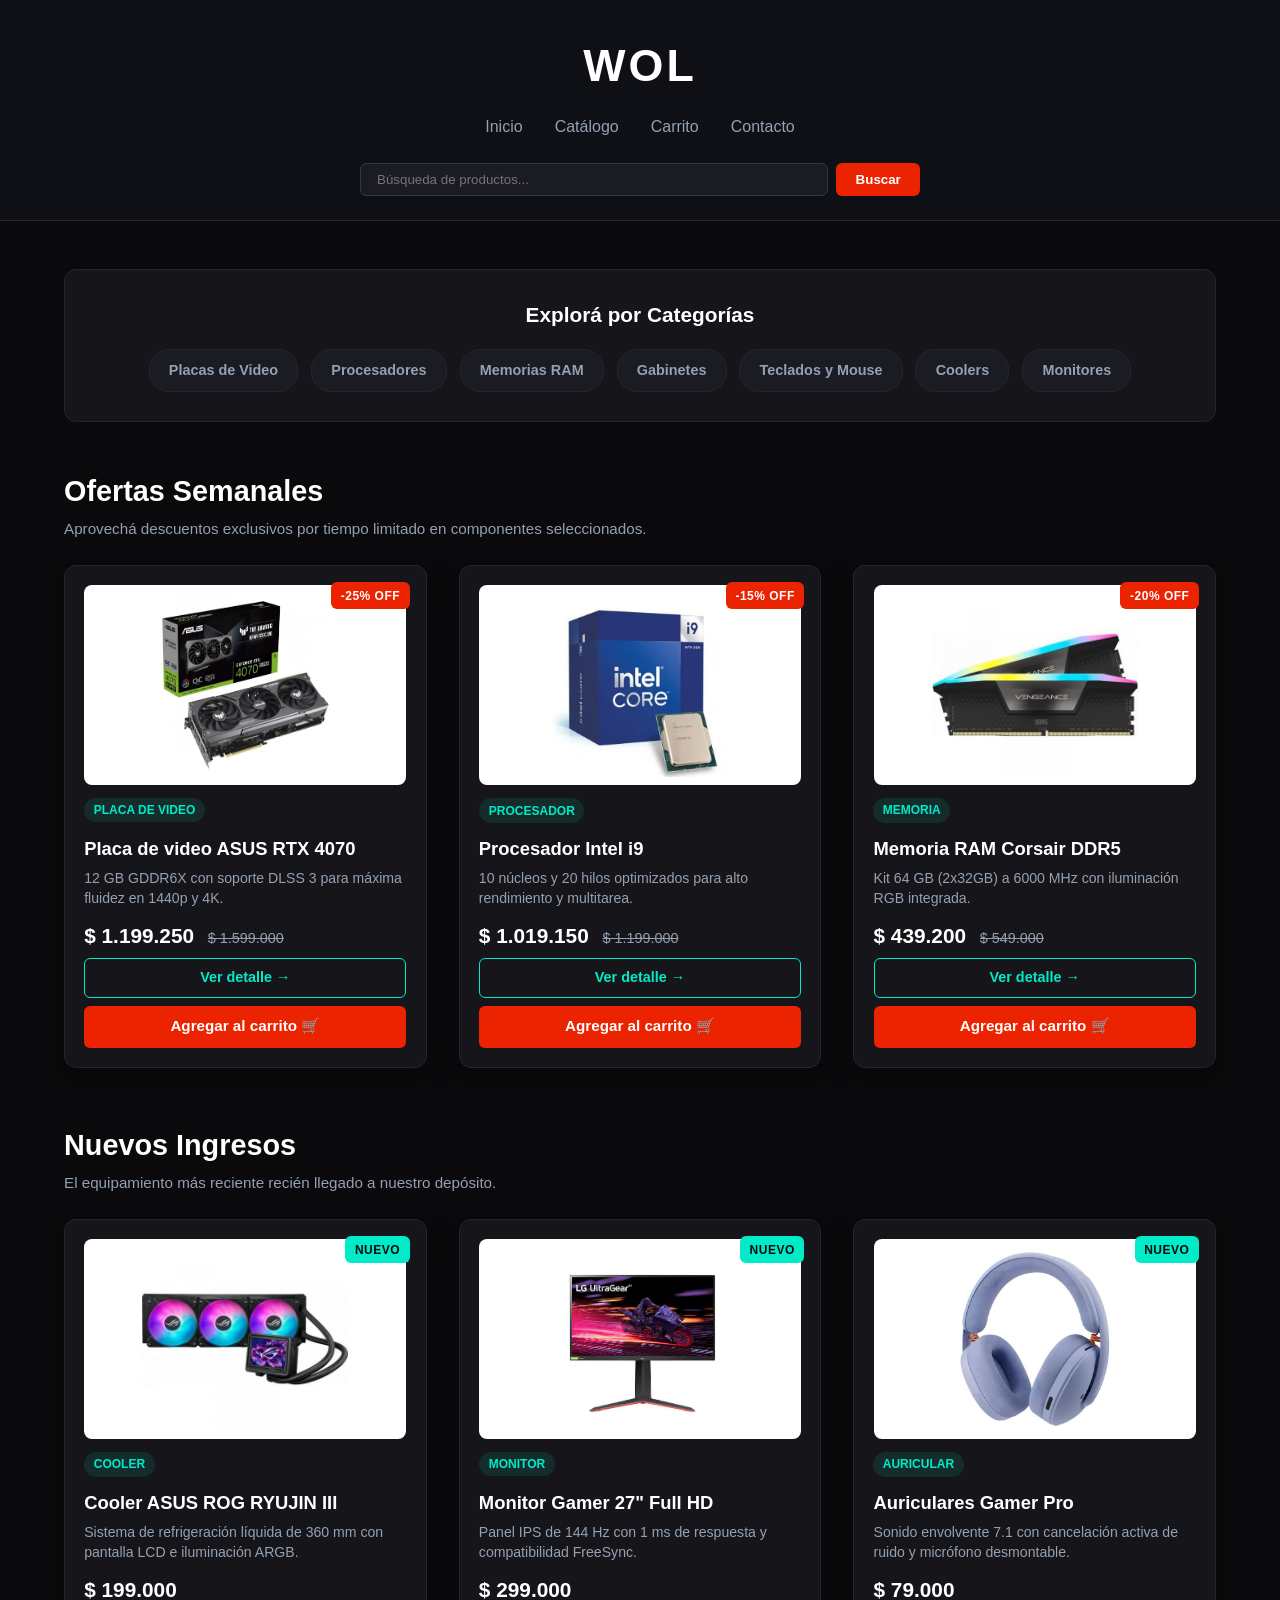
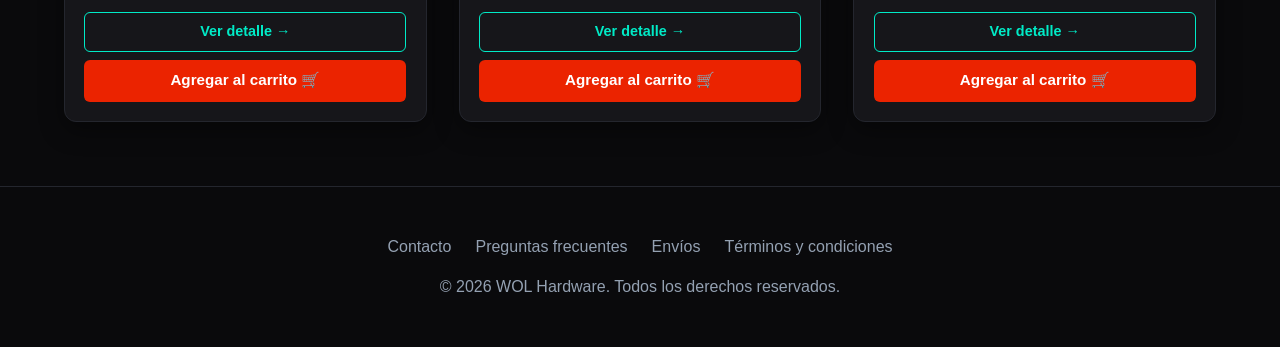
==== index.html @ 0e061121 "feat: integracion de REST API con Supabase y carga de productos desde la nube" ====
<!doctype html>
<html lang="es">
  <head>
    <meta charset="UTF-8" />
    <meta name="viewport" content="width=device-width, initial-scale=1.0" />
    <title>Mi Tienda | Hardware</title>
    <link rel="stylesheet" href="style.css" />
    <script src="js/app.js" defer></script>
  </head>
  <body>
    <header class="header-centrado">
      <h1 class="marca-titulo">WOL</h1>

      <nav aria-label="Navegación principal">
        <ul class="nav-centrado">
          <li><a href="index.html">Inicio</a></li>
          <li><a href="catalogo.html">Catálogo</a></li>
          <li><a href="carrito.html">Carrito</a></li>
          <li><a href="contact.html">Contacto</a></li>
        </ul>
      </nav>

      <form role="search" class="search-centrado">
        <label for="buscador-productos" class="sr-only">Buscar producto</label>
        <input
          type="search"
          id="buscador-productos"
          name="q"
          placeholder="Búsqueda de productos..."
          aria-label="Buscar producto"
        />
        <button type="submit">Buscar</button>
      </form>
    </header>
    <main>
      <div id="sin-resultados" class="sin-resultados" hidden>
        <p>Producto no disponible</p>
        <button id="btn-ver-todos" type="button">Ver todos los productos</button>
      </div>

      <section
        aria-label="Explorar por categorías"
        class="seccion-categorias-banner"
      >
        <h2>Explorá por Categorías</h2>
        <nav class="categorias-chips" aria-label="Categorías de hardware">
          <a href="Catalogo.html#gpu" class="chip"> Placas de Video</a>
          <a href="Catalogo.html#procesadores" class="chip"> Procesadores</a>
          <a href="Catalogo.html#memorias" class="chip"> Memorias RAM</a>
          <a href="Catalogo.html#gabinetes" class="chip"> Gabinetes</a>
          <a href="Catalogo.html#perifericos" class="chip"> Teclados y Mouse</a>
          <a href="Catalogo.html#refrigeracion" class="chip"> Coolers</a>
          <a href="Catalogo.html#monitores" class="chip"> Monitores</a>
        </nav>
      </section>

      <section aria-label="Ofertas semanales" class="seccion-bloque" id="seccion-ofertas">
        <div class="seccion-header">
          <h2>Ofertas Semanales</h2>
          <p>
            Aprovechá descuentos exclusivos por tiempo limitado en componentes
            seleccionados.
          </p>
        </div>

        <div class="grid-catalogo" id="ofertas-grid"></div>
      </section>

      <section aria-label="Nuevos ingresos" class="seccion-bloque" id="seccion-nuevos">
        <div class="seccion-header">
          <h2>Nuevos Ingresos</h2>
          <p>El equipamiento más reciente recién llegado a nuestro depósito.</p>
        </div>

        <div class="grid-catalogo" id="nuevos-grid"></div>
      </section>

      <section aria-label="Productos filtrados" class="seccion-bloque" id="seccion-filtrados" style="display: none;">
        <div class="seccion-header">
          <h2 id="titulo-filtrados"></h2>
        </div>
        <div class="grid-catalogo" id="filtrados-grid"></div>
      </section>
    </main>
    <footer>
      <div class="footer-links">
        <a href="contact.html">Contacto</a>
        <a href="contact.html#faq">Preguntas frecuentes</a>
        <a href="contact.html#envios">Envíos</a>
        <a href="contact.html#terminos">Términos y condiciones</a>
      </div>
      <p>© 2026 WOL Hardware. Todos los derechos reservados.</p>
    </footer>
  </body>
</html>
---- style.css ----
:root {
  --color-fondo: #0a0a0c;
  --color-tarjeta: #16161a;
  --color-tarjeta-borde: #24262e;
  --color-texto: #fffffe;
  --color-muted: #94a1b2;
  --color-primario: #00ebc7;
  --color-primario-hover: #00c4a7;
  --color-comprar: #eb2300;
  --color-comprar-hover: #c41c00;
  --radio-borde: 12px;
  --sombra-card: 0 8px 24px rgba(0, 0, 0, 0.4);
}

@keyframes fadeInUp {
  from {
    opacity: 0;
    transform: translateY(24px);
  }
  to {
    opacity: 1;
    transform: translateY(0);
  }
}

@keyframes pulsoOferta {
  0%, 100% {
    transform: scale(1);
  }
  50% {
    transform: scale(1.05);
  }
}

*,
*::before,
*::after {
  box-sizing: border-box;
  margin: 0;
  padding: 0;
}

.sr-only {
  position: absolute;
  width: 1px;
  height: 1px;
  padding: 0;
  margin: -1px;
  overflow: hidden;
  clip: rect(0, 0, 0, 0);
  white-space: nowrap;
  border: 0;
}

body {
  font-family:
    -apple-system, BlinkMacSystemFont, "Segoe UI", Roboto, sans-serif;
  background-color: var(--color-fondo);
  color: var(--color-texto);
  line-height: 1.5;
}

.header-centrado {
  display: flex;
  flex-direction: column;
  align-items: center;
  gap: 1rem;
  padding: 2rem 1rem 1.5rem;
  background-color: #0f1015;
  border-bottom: 1px solid var(--color-tarjeta-borde);
}

.marca-titulo {
  font-size: 2.8rem;
  font-weight: 900;
  letter-spacing: 3px;
  color: #ffffff;
  margin: 0;
}

.nav-centrado {
  display: flex;
  justify-content: center;
  align-items: center;
  gap: 2rem;
  list-style: none;
}

.nav-centrado a {
  text-decoration: none;
  color: var(--color-muted);
  font-size: 1rem;
  font-weight: 500;
  transition: color 0.2s ease;
}

.nav-centrado a:hover {
  color: var(--color-primario);
}

.nav-centrado a.nav-activo {
  color: var(--color-primario);
  border-bottom: 2px solid var(--color-primario);
  padding-bottom: 0.2rem;
}

.search-centrado {
  display: flex;
  gap: 0.5rem;
  margin-top: 0.5rem;
}

.search-centrado input {
  background-color: #1a1b23;
  border: 1px solid #323546;
  color: #ffffff;
  padding: 0.5rem 1rem;
  border-radius: 6px;
  outline: none;
}

.search-centrado button {
  background-color: var(--color-comprar);
  color: #ffffff;
  border: none;
  font-weight: 700;
  padding: 0.5rem 1.2rem;
  border-radius: 6px;
  cursor: pointer;
  transition: background-color 0.2s ease;
}

.search-centrado button:hover {
  background-color: var(--color-comprar-hover);
}

main {
  max-width: 1200px;
  margin: 2.5rem auto;
  padding: 0 1.5rem;
  width: 100%;
}

.seccion-bloque {
  margin-bottom: 3.5rem;
}

.seccion-header {
  margin-bottom: 1.5rem;
  text-align: left;
}

.seccion-header h2 {
  font-size: 1.8rem;
  color: #ffffff;
  margin-bottom: 0.3rem;
}

.seccion-header p {
  color: var(--color-muted);
  font-size: 0.95rem;
}

.grid-catalogo {

  display: grid;
  grid-template-columns: repeat(auto-fit, minmax(280px, 1fr));
  gap: 2rem;
  margin-top: 1.5rem;
}

.card {
  position: relative;
  background: var(--color-tarjeta);
  border: 1px solid var(--color-tarjeta-borde);
  border-radius: var(--radio-borde);
  box-shadow: var(--sombra-card);
  padding: 1.2rem;
  display: flex;
  flex-direction: column;
  animation: fadeInUp 0.6s ease-out forwards;
  opacity: 0;
  transition:
    transform 0.2s ease,
    box-shadow 0.2s ease;
}

.card:hover {
  transform: translateY(-4px);
  box-shadow: 0 12px 28px rgba(97, 230, 248, 0.15);
}

.card figure {
  width: 100%;
  height: 200px;
  background-color: #ffffff;
  border-radius: 8px;
  padding: 0.5rem;
  display: flex;
  align-items: center;
  justify-content: center;
  margin-bottom: 0.8rem;
}

.card figure img {
  max-width: 100%;
  max-height: 100%;
  object-fit: contain;
  display: block;
}

.badge {
  position: absolute;
  top: 1rem;
  right: 1rem;
  padding: 0.3rem 0.6rem;
  border-radius: 6px;
  font-size: 0.75rem;
  font-weight: 800;
  letter-spacing: 0.5px;
  z-index: 10;
}

.badge-oferta {
  background-color: var(--color-comprar);
  color: #ffffff;
  animation: pulsoOferta 2s ease-in-out infinite;
}

.badge-nuevo {
  background-color: var(--color-primario);
  color: #0a0a0c;
}

.tag-categoria {
  background: rgba(0, 235, 199, 0.1);
  color: var(--color-primario);
  font-size: 0.75rem;
  font-weight: 700;
  padding: 0.2rem 0.6rem;
  border-radius: 20px;
  width: fit-content;
  margin-bottom: 0.4rem;
}

.card h3 {
  font-size: 1.15rem;
  margin: 0.4rem 0;
  color: #ffffff;
}

.card p {
  font-size: 0.88rem;
  color: var(--color-muted);
  line-height: 1.4;
}

.card .precio {
  margin-top: auto;
  font-weight: 800;
  font-size: 1.3rem;
  color: #ffffff;
  padding: 0.8rem 0 0.5rem;
}

.precio-tachado {
  font-size: 0.9rem;
  color: var(--color-muted);
  text-decoration: line-through;
  font-weight: 400;
  margin-left: 0.5rem;
}

.btn-detalle {
  display: block;
  text-align: center;
  padding: 0.5rem;
  color: var(--color-primario);
  text-decoration: none;
  font-weight: 600;
  font-size: 0.9rem;
  border: 1px solid var(--color-primario);
  border-radius: 6px;
  margin-bottom: 0.5rem;
  transition: all 0.2s ease;
}

.btn-detalle:hover {
  background-color: var(--color-primario);
  color: #0a0a0c;
}

.btn-comprar {
  display: block;
  text-align: center;
  background-color: var(--color-comprar);
  color: #ffffff;
  padding: 0.6rem;
  border-radius: 6px;
  text-decoration: none;
  font-weight: 700;
  font-size: 0.95rem;
  transition: background-color 0.2s ease;
}

.btn-comprar:hover {
  background-color: var(--color-comprar-hover);
}

.seccion-categorias-banner {
  background: var(--color-tarjeta);
  border: 1px solid var(--color-tarjeta-borde);
  border-radius: var(--radio-borde);
  padding: 1.8rem;
  margin: 3rem 0;
  text-align: center;
}

.seccion-categorias-banner h2 {
  font-size: 1.3rem;
  color: #ffffff;
  margin-bottom: 1.2rem;
}

.categorias-chips {
  display: flex;
  justify-content: center;
  flex-wrap: wrap;
  gap: 0.8rem;
}

.chip {
  background-color: #1a1b23;
  color: var(--color-muted);
  border: 1px solid var(--color-tarjeta-borde);
  padding: 0.6rem 1.2rem;
  border-radius: 20px;
  text-decoration: none;
  font-size: 0.9rem;
  font-weight: 600;
  transition: all 0.2s ease;
}

.chip:hover {
  background-color: var(--color-primario);
  color: #0a0a0c;
  transform: translateY(-2px);
  border-color: var(--color-primario);
}

.catalogo-header-bloque {
  margin-bottom: 2rem;
}

.filtros-catalogo {
  display: flex;
  flex-wrap: wrap;
  gap: 0.6rem;
  margin-top: 1rem;
  padding-bottom: 1.2rem;
  border-bottom: 1px solid var(--color-tarjeta-borde);
}

.btn-filtro {
  background-color: var(--color-tarjeta);
  color: var(--color-muted);
  border: 1px solid var(--color-tarjeta-borde);
  padding: 0.4rem 0.9rem;
  border-radius: 6px;
  font-size: 0.85rem;
  font-weight: 600;
  text-decoration: none;
  transition: all 0.2s ease;
}

.btn-filtro:hover {
  background-color: #24262e;
  color: var(--color-primario);
  border-color: var(--color-primario);
}

.grid-inventario {
  display: grid;
  grid-template-columns: repeat(auto-fit, minmax(220px, 1fr));
  gap: 1.2rem;
}

.card-compacta {
  background: var(--color-tarjeta);
  border: 1px solid var(--color-tarjeta-borde);
  border-radius: var(--radio-borde);
  box-shadow: var(--sombra-card);
  padding: 1rem;
  display: flex;
  flex-direction: column;
  transition:
    transform 0.2s ease,
    border-color 0.2s ease;
}

.card-compacta:hover {
  transform: translateY(-3px);
  border-color: var(--color-primario);
}

.card-compacta figure {
  width: 100%;
  height: 150px;
  background-color: #ffffff;
  border-radius: 6px;
  padding: 0.4rem;
  display: flex;
  align-items: center;
  justify-content: center;
  margin-bottom: 0.6rem;
}

.card-compacta figure img {
  max-width: 100%;
  max-height: 100%;
  object-fit: contain;
}

.card-compacta h3 {
  font-size: 0.95rem;
  margin: 0.3rem 0;
  color: #ffffff;
}

.card-compacta p {
  font-size: 0.8rem;
  color: var(--color-muted);
  line-height: 1.3;
}

.card-compacta .precio {
  margin-top: auto;
  font-weight: 800;
  font-size: 1.1rem;
  color: #ffffff;
  padding: 0.6rem 0 0.4rem;
}

.card-acciones {
  display: flex;
  gap: 0.5rem;
}

.card-acciones .btn-detalle {
  flex: 1;
  padding: 0.4rem;
  font-size: 0.8rem;
  margin-bottom: 0;
}

.card-acciones .btn-comprar {
  flex: 1;
  padding: 0.4rem;
  font-size: 0.8rem;
}

/*ESTILOS DE TABLA DE CARRITO */
.contenedor-carrito {
  background: var(--color-tarjeta);
  border: 1px solid var(--color-tarjeta-borde);
  border-radius: var(--radio-borde);
  padding: 2rem;
  box-shadow: var(--sombra-card);
}

.contenedor-carrito h2 {
  color: #ffffff;
  margin-bottom: 1rem;
}

.tabla-carrito {
  width: 100%;
  border-collapse: collapse;
  text-align: left;
}

.tabla-carrito caption {
  text-align: left;
  color: var(--color-muted);
  font-size: 0.9rem;
  margin-bottom: 1rem;
}

.tabla-carrito th,
.tabla-carrito td {
  padding: 1rem;
  border-bottom: 1px solid var(--color-tarjeta-borde);
}

.tabla-carrito thead th {
  background-color: #1a1b23;
  color: var(--color-primario);
  font-weight: 700;
}

.tabla-carrito tbody td {
  color: var(--color-texto);
}

.tabla-carrito tfoot th {
  text-align: right;
  color: #ffffff;
  font-size: 1.1rem;
  font-weight: 700;
}

.tabla-carrito .total-monto {
  color: var(--color-primario);
  font-size: 1.3rem;
  font-weight: 800;
}

.carrito-acciones {
  display: flex;
  justify-content: flex-end;
  gap: 1rem;
  margin-top: 2rem;
}

.btn-vaciar {
  background: transparent;
  color: var(--color-muted);
  border: 1px solid var(--color-tarjeta-borde);
  padding: 0.6rem 1.2rem;
  border-radius: 6px;
  cursor: pointer;
  font-weight: 600;
  transition: all 0.2s ease;
}

.btn-vaciar:hover {
  background: #24262e;
  color: #ffffff;
}

/* ESTILOS DE FORMULARIO DE CONTACTO Y MAPA */
.contacto-seccion,
.mapa-seccion {
  background: var(--color-tarjeta);
  border: 1px solid var(--color-tarjeta-borde);
  border-radius: var(--radio-borde);
  padding: 2rem;
  margin-bottom: 2rem;
  box-shadow: var(--sombra-card);
}

.contacto-seccion h2,
.mapa-seccion h2 {
  color: #ffffff;
  margin-bottom: 0.5rem;
}

.contacto-seccion p {
  color: var(--color-muted);
  margin-bottom: 1.5rem;
}

.form-contacto {
  display: flex;
  flex-direction: column;
  gap: 1.2rem;
  max-width: 650px;
}

.campo {
  display: flex;
  flex-direction: column;
  gap: 0.4rem;
}

.campo label {
  color: #ffffff;
  font-size: 0.9rem;
  font-weight: 600;
}

.campo input,
.campo textarea {
  background-color: #1a1b23;
  border: 1px solid var(--color-tarjeta-borde);
  color: #ffffff;
  padding: 0.8rem 1rem;
  border-radius: 6px;
  font-family: inherit;
  font-size: 0.95rem;
  outline: none;
  transition: border-color 0.2s ease;
}

.campo input:focus,
.campo textarea:focus {
  border-color: var(--color-primario);
}

.campo input:focus-visible,
.campo textarea:focus-visible {
  outline: 2px solid var(--color-primario);
  outline-offset: 2px;
}

.campo input:invalid:not(:placeholder-shown),
.campo textarea:invalid:not(:placeholder-shown) {
  border-color: #EF4444;
}

.campo input:invalid:not(:placeholder-shown):focus-visible,
.campo textarea:invalid:not(:placeholder-shown):focus-visible {
  outline-color: #EF4444;
}

.campo input:valid:not(:placeholder-shown),
.campo textarea:valid:not(:placeholder-shown) {
  border-color: #10B981;
}

.campo input:valid:not(:placeholder-shown):focus-visible,
.campo textarea:valid:not(:placeholder-shown):focus-visible {
  outline-color: #10B981;
}

.iframe-contenedor {
  width: 100%;
  height: 380px;
  border-radius: 8px;
  overflow: hidden;
  margin-top: 1rem;
}

.iframe-contenedor iframe {
  width: 100%;
  height: 100%;
  border: none;
}

footer {
  color: var(--color-muted);
  text-align: center;
  padding: 3rem 1rem;
  margin-top: 4rem;
  border-top: 1px solid var(--color-tarjeta-borde);
}

.footer-links {
  display: flex;
  justify-content: center;
  flex-wrap: wrap;
  gap: 1.5rem;
  margin-bottom: 1rem;
}

.footer-links a {
  color: var(--color-muted);
  text-decoration: none;
  transition: color 0.2s ease;
}

.footer-links a:hover {
  color: var(--color-primario);
}

@media (max-width: 480px) {
  .marca-titulo {
    font-size: 2rem;
  }

  .nav-centrado {
    flex-direction: column;
    gap: 0.75rem;
    width: 100%;
    text-align: center;
  }

  .nav-centrado li {
    width: 100%;
  }

  .nav-centrado a {
    display: block;
    padding: 0.5rem 0;
  }

  .search-centrado {
    width: 100%;
    max-width: 100%;
  }

  .search-centrado input {
    flex: 1;
    min-width: 0;
  }

  .categorias-chips {
    display: flex;
    flex-wrap: nowrap;
    overflow-x: auto;
    gap: 0.5rem;
    padding-bottom: 0.5rem;
    scroll-snap-type: x mandatory;
    -webkit-overflow-scrolling: touch;
    scrollbar-width: none;
    -ms-overflow-style: none;
  }

  .categorias-chips::-webkit-scrollbar {
    display: none;
  }

  .chip {
    padding: 0.7rem 1rem;
    font-size: 0.85rem;
    min-height: 44px;
    display: flex;
    align-items: center;
    flex-shrink: 0;
    scroll-snap-align: start;
  }

  .grid-catalogo {
    grid-template-columns: 1fr;
  }

  .seccion-categorias-banner {
    padding: 1.2rem;
  }

  .seccion-header h2 {
    font-size: 1.5rem;
  }
}

@media (min-width: 481px) and (max-width: 768px) {
  .nav-centrado {
    display: grid;
    grid-template-columns: repeat(2, 1fr);
    gap: 1rem;
    width: 100%;
    max-width: 480px;
    justify-items: center;
  }

  .search-centrado {
    width: 100%;
    max-width: 100%;
  }

  .search-centrado input {
    flex: 1;
    min-width: 0;
  }

  .categorias-chips {
    display: flex;
    flex-wrap: nowrap;
    overflow-x: auto;
    gap: 0.6rem;
    padding-bottom: 0.5rem;
    scroll-snap-type: x mandatory;
    -webkit-overflow-scrolling: touch;
    scrollbar-width: none;
    -ms-overflow-style: none;
  }

  .categorias-chips::-webkit-scrollbar {
    display: none;
  }

  .chip {
    padding: 0.65rem 1.1rem;
    min-height: 44px;
    display: flex;
    align-items: center;
    flex-shrink: 0;
    scroll-snap-align: start;
  }

  .grid-catalogo {
    grid-template-columns: repeat(2, 1fr);
  }
}

@media (min-width: 769px) and (max-width: 1024px) {
  .nav-centrado {
    gap: 1.5rem;
  }

  .search-centrado {
    max-width: 500px;
    width: 100%;
  }

  .search-centrado input {
    flex: 1;
    min-width: 0;
  }

  .categorias-chips {
    gap: 0.75rem;
  }

  .grid-catalogo {
    grid-template-columns: repeat(3, 1fr);
  }
}

@media (min-width: 1025px) {
  .nav-centrado {
    gap: 2rem;
  }

  .search-centrado {
    max-width: 560px;
    width: 100%;
  }

  .search-centrado input {
    flex: 1;
    min-width: 0;
  }

  .categorias-chips {
    gap: 0.8rem;
  }

  .grid-catalogo {
    grid-template-columns: repeat(3, 1fr);
  }
}
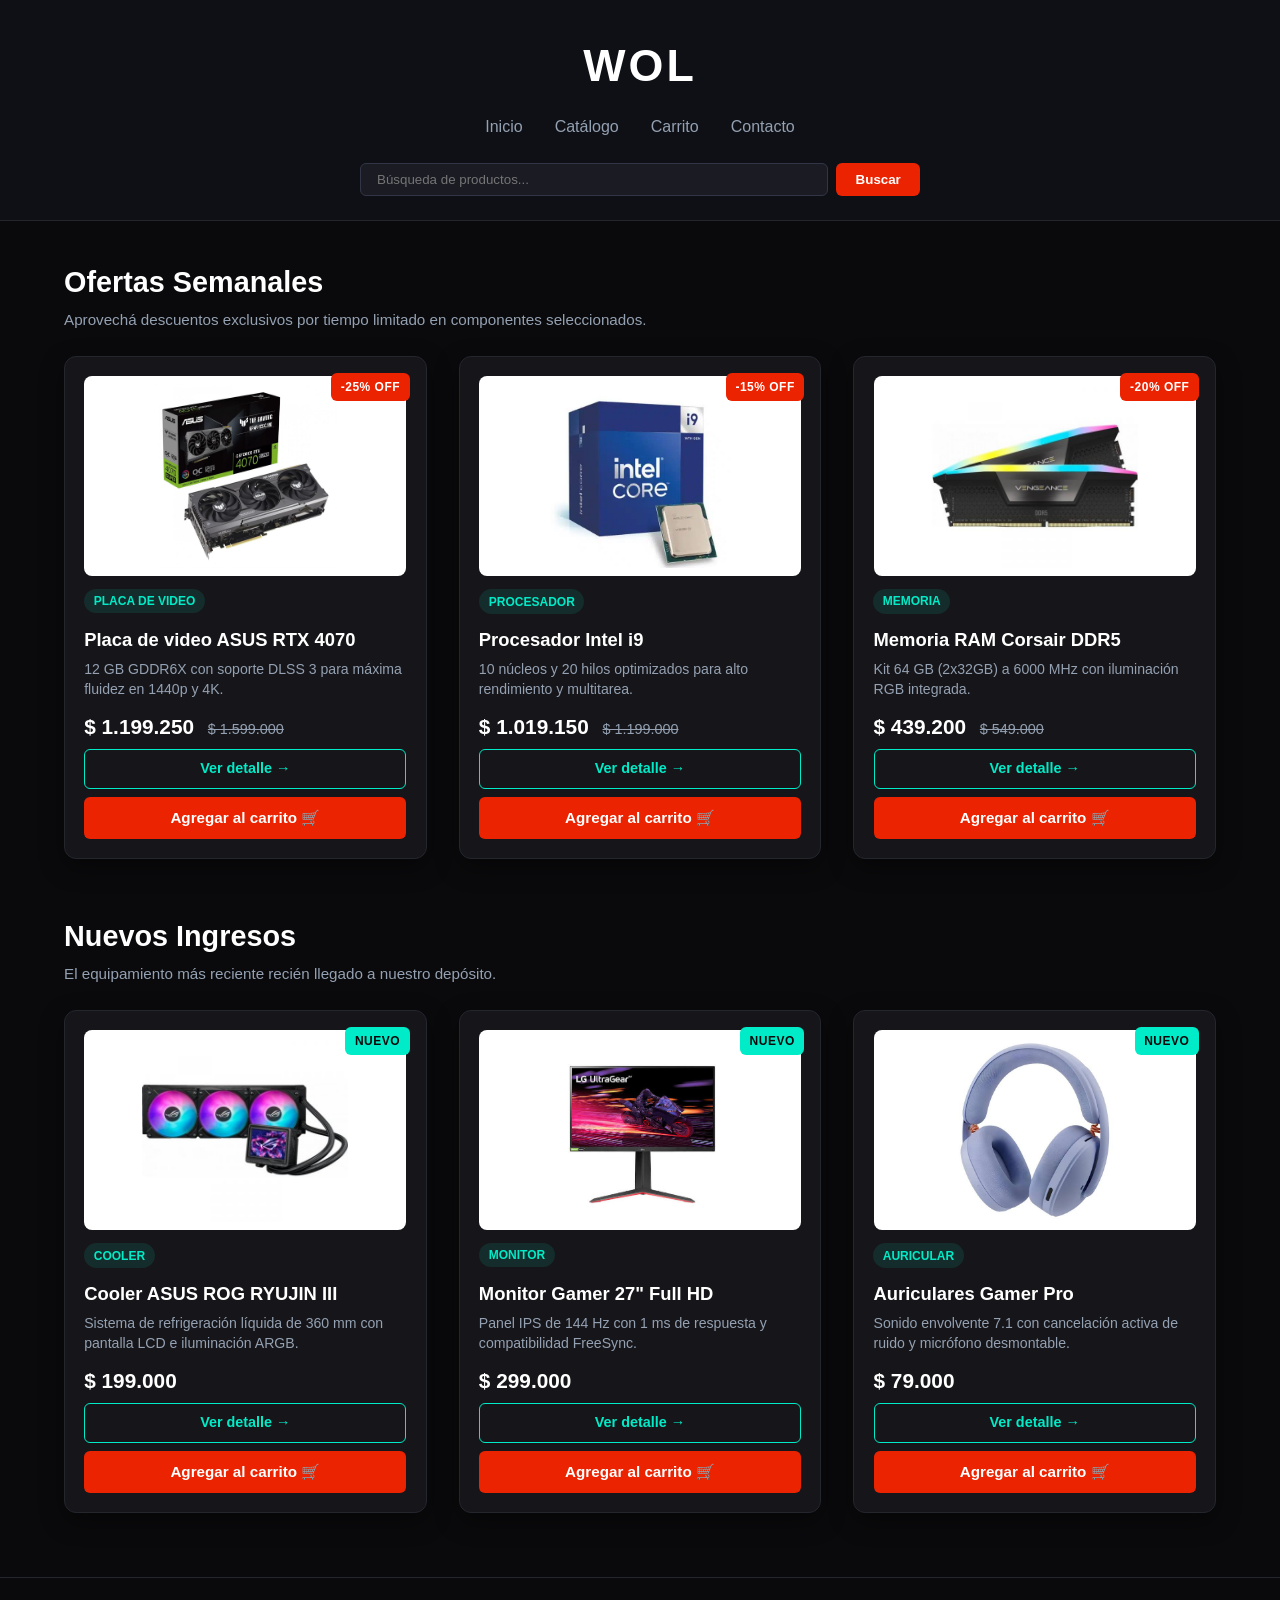
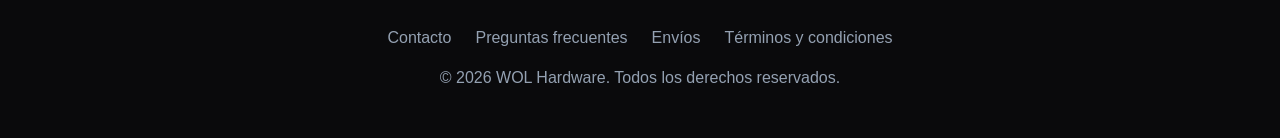
==== commit 81829b74: "feat: conexion de catalogo con Supabase, filtros por categoria y correccion de proporciones en cards" ====
--- a/index.html
+++ b/index.html
@@ -33,26 +33,10 @@
       </form>
     </header>
     <main>
-      <div id="sin-resultados" class="sin-resultados" hidden>
+      <div id="sin-resultados" class="sin-resultados" role="status" aria-live="polite" hidden>
         <p>Producto no disponible</p>
         <button id="btn-ver-todos" type="button">Ver todos los productos</button>
       </div>
-
-      <section
-        aria-label="Explorar por categorías"
-        class="seccion-categorias-banner"
-      >
-        <h2>Explorá por Categorías</h2>
-        <nav class="categorias-chips" aria-label="Categorías de hardware">
-          <a href="Catalogo.html#gpu" class="chip"> Placas de Video</a>
-          <a href="Catalogo.html#procesadores" class="chip"> Procesadores</a>
-          <a href="Catalogo.html#memorias" class="chip"> Memorias RAM</a>
-          <a href="Catalogo.html#gabinetes" class="chip"> Gabinetes</a>
-          <a href="Catalogo.html#perifericos" class="chip"> Teclados y Mouse</a>
-          <a href="Catalogo.html#refrigeracion" class="chip"> Coolers</a>
-          <a href="Catalogo.html#monitores" class="chip"> Monitores</a>
-        </nav>
-      </section>
 
       <section aria-label="Ofertas semanales" class="seccion-bloque" id="seccion-ofertas">
         <div class="seccion-header">
@@ -75,12 +59,6 @@
         <div class="grid-catalogo" id="nuevos-grid"></div>
       </section>
 
-      <section aria-label="Productos filtrados" class="seccion-bloque" id="seccion-filtrados" style="display: none;">
-        <div class="seccion-header">
-          <h2 id="titulo-filtrados"></h2>
-        </div>
-        <div class="grid-catalogo" id="filtrados-grid"></div>
-      </section>
     </main>
     <footer>
       <div class="footer-links">
--- a/style.css
+++ b/style.css
@@ -307,47 +307,6 @@
   background-color: var(--color-comprar-hover);
 }
 
-.seccion-categorias-banner {
-  background: var(--color-tarjeta);
-  border: 1px solid var(--color-tarjeta-borde);
-  border-radius: var(--radio-borde);
-  padding: 1.8rem;
-  margin: 3rem 0;
-  text-align: center;
-}
-
-.seccion-categorias-banner h2 {
-  font-size: 1.3rem;
-  color: #ffffff;
-  margin-bottom: 1.2rem;
-}
-
-.categorias-chips {
-  display: flex;
-  justify-content: center;
-  flex-wrap: wrap;
-  gap: 0.8rem;
-}
-
-.chip {
-  background-color: #1a1b23;
-  color: var(--color-muted);
-  border: 1px solid var(--color-tarjeta-borde);
-  padding: 0.6rem 1.2rem;
-  border-radius: 20px;
-  text-decoration: none;
-  font-size: 0.9rem;
-  font-weight: 600;
-  transition: all 0.2s ease;
-}
-
-.chip:hover {
-  background-color: var(--color-primario);
-  color: #0a0a0c;
-  transform: translateY(-2px);
-  border-color: var(--color-primario);
-}
-
 .catalogo-header-bloque {
   margin-bottom: 2rem;
 }
@@ -367,9 +326,11 @@
   border: 1px solid var(--color-tarjeta-borde);
   padding: 0.4rem 0.9rem;
   border-radius: 6px;
+  font-family: inherit;
   font-size: 0.85rem;
   font-weight: 600;
   text-decoration: none;
+  cursor: pointer;
   transition: all 0.2s ease;
 }
 
@@ -379,13 +340,28 @@
   border-color: var(--color-primario);
 }
 
+.btn-filtro.activo {
+  background-color: var(--color-primario);
+  color: #0a0a0c;
+  border-color: var(--color-primario);
+}
+
+.estado-catalogo {
+  margin-bottom: 1rem;
+  color: var(--color-muted);
+  font-size: 0.9rem;
+}
+
 .grid-inventario {
   display: grid;
-  grid-template-columns: repeat(auto-fit, minmax(220px, 1fr));
-  gap: 1.2rem;
+  grid-template-columns: repeat(auto-fill, minmax(240px, 280px));
+  gap: 1.5rem;
+  justify-content: start;
 }
 
 .card-compacta {
+  width: 100%;
+  max-width: 280px;
   background: var(--color-tarjeta);
   border: 1px solid var(--color-tarjeta-borde);
   border-radius: var(--radio-borde);
@@ -457,6 +433,117 @@
   flex: 1;
   padding: 0.4rem;
   font-size: 0.8rem;
+}
+
+/* ESTILOS DE LA FICHA DE PRODUCTO */
+.detalle-producto {
+  max-width: 900px;
+  margin: 0 auto;
+  background: var(--color-tarjeta);
+  border: 1px solid var(--color-tarjeta-borde);
+  border-radius: var(--radio-borde);
+  box-shadow: var(--sombra-card);
+  padding: 2rem;
+}
+
+.detalle-superior {
+  display: grid;
+  grid-template-columns: minmax(0, 360px) 1fr;
+  gap: 2rem;
+  align-items: start;
+}
+
+.detalle-imagen {
+  width: 100%;
+  max-width: 360px;
+  height: 320px;
+  margin: 0;
+  background-color: #ffffff;
+  border-radius: 8px;
+  padding: 1rem;
+  display: flex;
+  align-items: center;
+  justify-content: center;
+}
+
+.detalle-imagen img {
+  max-width: 100%;
+  max-height: 100%;
+  object-fit: contain;
+  display: block;
+}
+
+.detalle-info {
+  display: flex;
+  flex-direction: column;
+  align-items: flex-start;
+  gap: 0.75rem;
+}
+
+.detalle-info h1 {
+  font-size: 1.8rem;
+  line-height: 1.2;
+  color: #ffffff;
+}
+
+.detalle-descripcion {
+  color: var(--color-muted);
+  line-height: 1.6;
+}
+
+.detalle-info .precio {
+  margin-top: 0.4rem;
+  font-size: 1.8rem;
+  font-weight: 800;
+  color: #ffffff;
+}
+
+.detalle-info .btn-comprar {
+  width: 100%;
+  max-width: 320px;
+}
+
+.detalle-ficha {
+  margin-top: 2.5rem;
+}
+
+.detalle-ficha h2 {
+  margin-bottom: 1rem;
+  font-size: 1.4rem;
+  color: #ffffff;
+}
+
+.detalle-volver {
+  margin-top: 2rem;
+  text-align: center;
+}
+
+.detalle-volver .btn-detalle {
+  display: inline-block;
+  padding: 0.5rem 1.2rem;
+  margin-bottom: 0;
+}
+
+@media (max-width: 768px) {
+  .detalle-producto {
+    padding: 1.25rem;
+  }
+
+  .detalle-superior {
+    grid-template-columns: 1fr;
+  }
+
+  .detalle-imagen {
+    margin: 0 auto;
+  }
+
+  .detalle-info h1 {
+    font-size: 1.5rem;
+  }
+
+  .detalle-info .precio {
+    font-size: 1.5rem;
+  }
 }
 
 /*ESTILOS DE TABLA DE CARRITO */
@@ -694,38 +781,24 @@
     min-width: 0;
   }
 
-  .categorias-chips {
-    display: flex;
-    flex-wrap: nowrap;
-    overflow-x: auto;
-    gap: 0.5rem;
-    padding-bottom: 0.5rem;
-    scroll-snap-type: x mandatory;
-    -webkit-overflow-scrolling: touch;
-    scrollbar-width: none;
-    -ms-overflow-style: none;
-  }
-
-  .categorias-chips::-webkit-scrollbar {
-    display: none;
-  }
-
-  .chip {
-    padding: 0.7rem 1rem;
-    font-size: 0.85rem;
-    min-height: 44px;
-    display: flex;
-    align-items: center;
-    flex-shrink: 0;
-    scroll-snap-align: start;
-  }
-
   .grid-catalogo {
     grid-template-columns: 1fr;
   }
 
-  .seccion-categorias-banner {
-    padding: 1.2rem;
+  .grid-inventario {
+    grid-template-columns: 1fr;
+  }
+
+  .card-compacta {
+    max-width: none;
+  }
+
+  .detalle-producto {
+    padding: 1rem;
+  }
+
+  .detalle-imagen {
+    height: 240px;
   }
 
   .seccion-header h2 {
@@ -753,31 +826,6 @@
     min-width: 0;
   }
 
-  .categorias-chips {
-    display: flex;
-    flex-wrap: nowrap;
-    overflow-x: auto;
-    gap: 0.6rem;
-    padding-bottom: 0.5rem;
-    scroll-snap-type: x mandatory;
-    -webkit-overflow-scrolling: touch;
-    scrollbar-width: none;
-    -ms-overflow-style: none;
-  }
-
-  .categorias-chips::-webkit-scrollbar {
-    display: none;
-  }
-
-  .chip {
-    padding: 0.65rem 1.1rem;
-    min-height: 44px;
-    display: flex;
-    align-items: center;
-    flex-shrink: 0;
-    scroll-snap-align: start;
-  }
-
   .grid-catalogo {
     grid-template-columns: repeat(2, 1fr);
   }
@@ -798,10 +846,6 @@
     min-width: 0;
   }
 
-  .categorias-chips {
-    gap: 0.75rem;
-  }
-
   .grid-catalogo {
     grid-template-columns: repeat(3, 1fr);
   }
@@ -822,10 +866,6 @@
     min-width: 0;
   }
 
-  .categorias-chips {
-    gap: 0.8rem;
-  }
-
   .grid-catalogo {
     grid-template-columns: repeat(3, 1fr);
   }
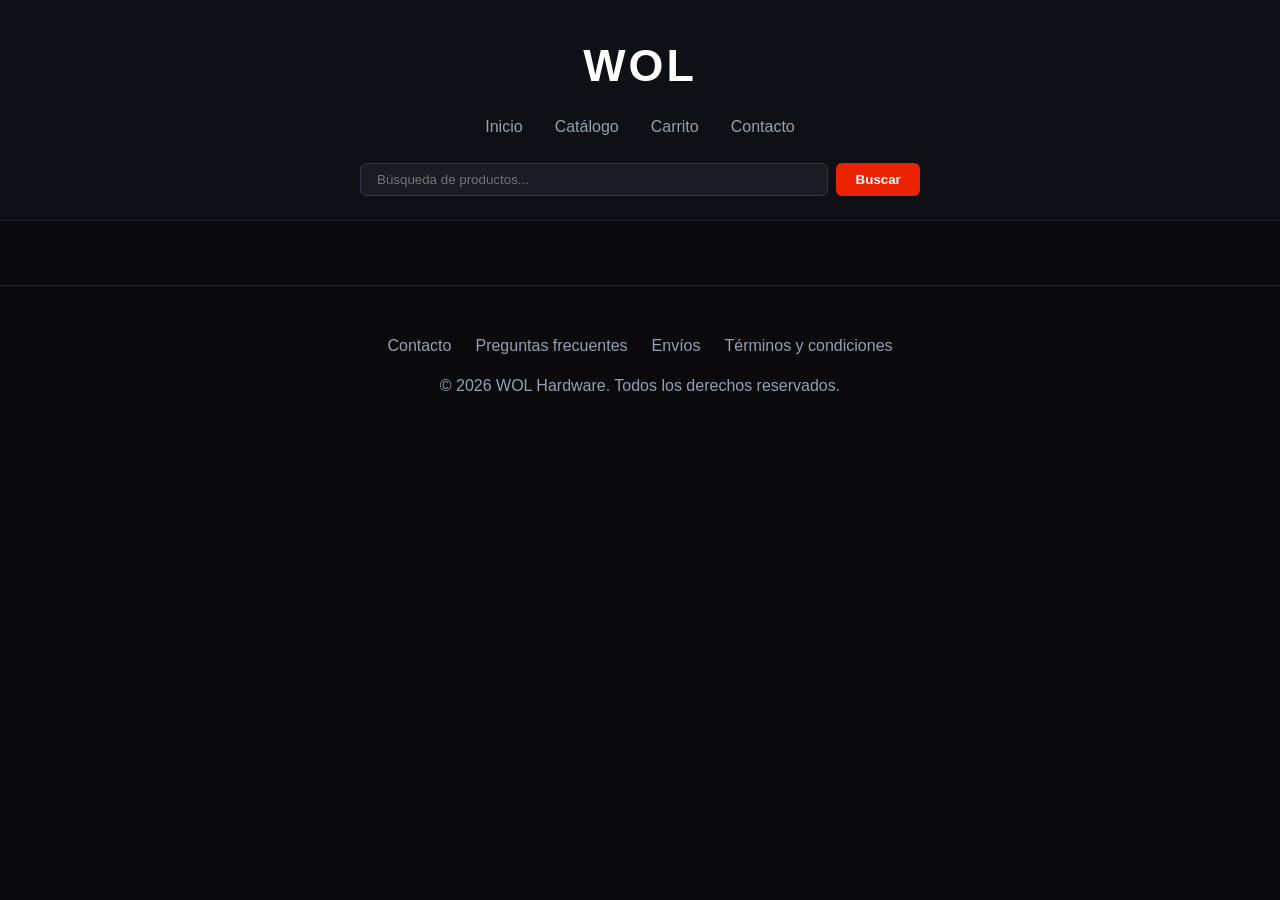
==== commit a42052d6: "feat: correccion de bugs criticos, navegacion footer y sanitizacion XSS" ====
--- a/index.html
+++ b/index.html
@@ -3,7 +3,7 @@
   <head>
     <meta charset="UTF-8" />
     <meta name="viewport" content="width=device-width, initial-scale=1.0" />
-    <title>Mi Tienda | Hardware</title>
+    <title>WOL Hardware</title>
     <link rel="stylesheet" href="style.css" />
     <script src="js/app.js" defer></script>
   </head>
@@ -63,7 +63,7 @@
     <footer>
       <div class="footer-links">
         <a href="contact.html">Contacto</a>
-        <a href="contact.html#faq">Preguntas frecuentes</a>
+        <a href="contact.html#preguntas-frecuentes">Preguntas frecuentes</a>
         <a href="contact.html#envios">Envíos</a>
         <a href="contact.html#terminos">Términos y condiciones</a>
       </div>
--- a/style.css
+++ b/style.css
@@ -15,11 +15,11 @@
 @keyframes fadeInUp {
   from {
     opacity: 0;
-    transform: translateY(24px);
+    translate: 0 24px;
   }
   to {
     opacity: 1;
-    transform: translateY(0);
+    translate: 0 0;
   }
 }
 
@@ -353,15 +353,19 @@
 }
 
 .grid-inventario {
-  display: grid;
-  grid-template-columns: repeat(auto-fill, minmax(240px, 280px));
+ display : grid;
+  grid-template-columns: repeat(auto-fit, minmax(240px, 1fr));
   gap: 1.5rem;
-  justify-content: start;
+  max-width: 1200px;
+  margin: 0 auto; 
+  width: 100%;
 }
 
 .card-compacta {
+  display: flex;
   width: 100%;
   max-width: 280px;
+  margin: 0 auto;
   background: var(--color-tarjeta);
   border: 1px solid var(--color-tarjeta-borde);
   border-radius: var(--radio-borde);
@@ -369,6 +373,7 @@
   padding: 1rem;
   display: flex;
   flex-direction: column;
+
   transition:
     transform 0.2s ease,
     border-color 0.2s ease;
@@ -654,6 +659,21 @@
   max-width: 650px;
 }
 
+.mensaje-exito {
+  max-width: 650px;
+  margin-top: 1.5rem;
+  padding: 1rem 1.2rem;
+  background: #0d1f19;
+  border: 1px solid #10b981;
+  border-radius: 8px;
+  color: #10b981;
+  font-weight: 600;
+}
+
+.mensaje-exito[hidden] {
+  display: none;
+}
+
 .campo {
   display: flex;
   flex-direction: column;
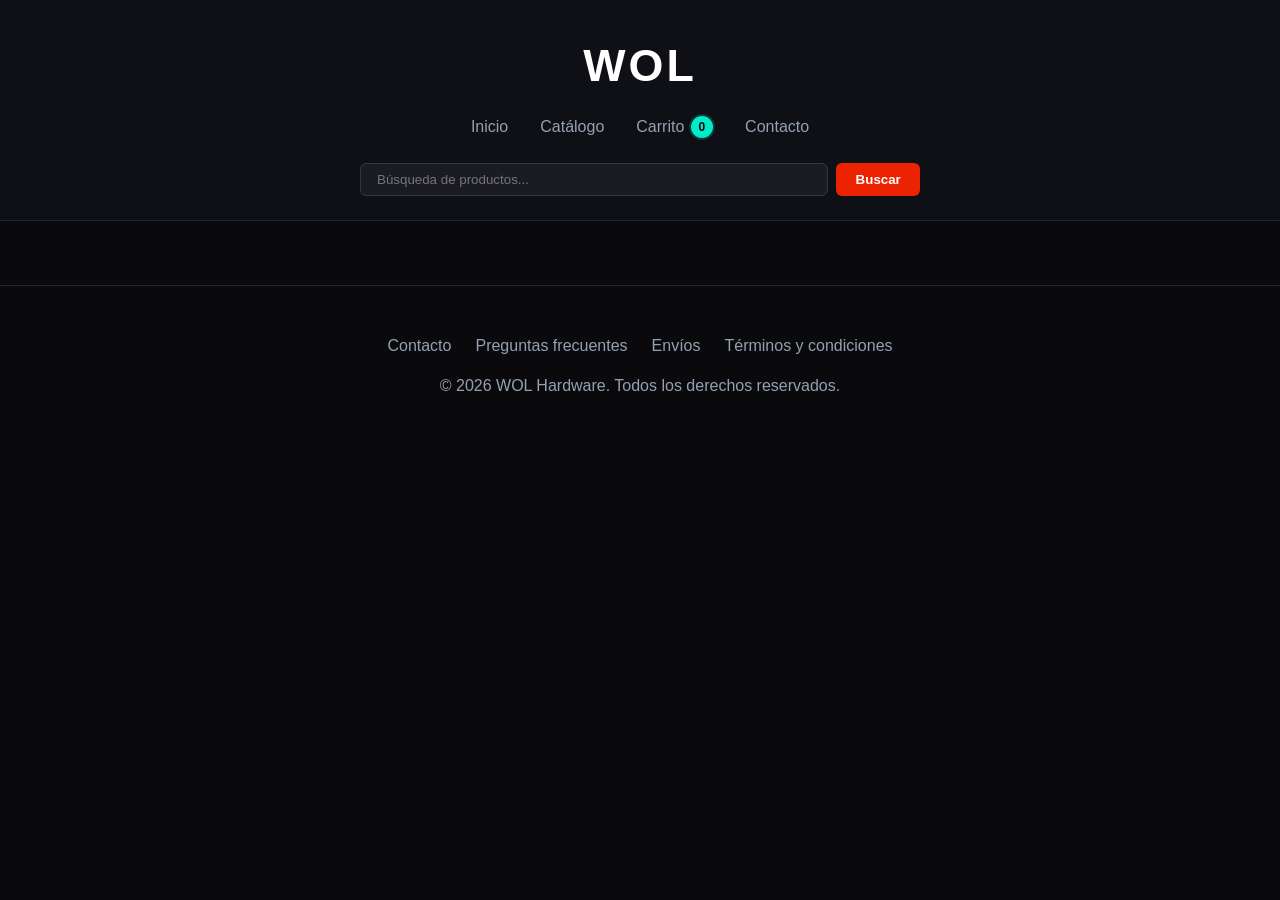
==== commit 9a6e1ab0: "feat: carrito persistente con localStorage, tabla reactiva y contador en nav" ====
--- a/index.html
+++ b/index.html
@@ -5,6 +5,7 @@
     <meta name="viewport" content="width=device-width, initial-scale=1.0" />
     <title>WOL Hardware</title>
     <link rel="stylesheet" href="style.css" />
+    <script src="js/carrito.js" defer></script>
     <script src="js/app.js" defer></script>
   </head>
   <body>
@@ -15,7 +16,12 @@
         <ul class="nav-centrado">
           <li><a href="index.html">Inicio</a></li>
           <li><a href="catalogo.html">Catálogo</a></li>
-          <li><a href="carrito.html">Carrito</a></li>
+          <li>
+            <a href="carrito.html" class="nav-carrito">
+              Carrito
+              <span class="carrito-contador" data-carrito-contador>0</span>
+            </a>
+          </li>
           <li><a href="contact.html">Contacto</a></li>
         </ul>
       </nav>
--- a/style.css
+++ b/style.css
@@ -40,6 +40,10 @@
   padding: 0;
 }
 
+[hidden] {
+  display: none !important;
+}
+
 .sr-only {
   position: absolute;
   width: 1px;
@@ -92,6 +96,9 @@
   font-size: 1rem;
   font-weight: 500;
   transition: color 0.2s ease;
+  display: inline-flex;
+  align-items: center;
+  gap: 0.4rem;
 }
 
 .nav-centrado a:hover {
@@ -102,6 +109,33 @@
   color: var(--color-primario);
   border-bottom: 2px solid var(--color-primario);
   padding-bottom: 0.2rem;
+}
+
+.carrito-contador {
+  display: inline-flex;
+  align-items: center;
+  justify-content: center;
+  min-width: 1.4rem;
+  height: 1.4rem;
+  padding: 0 0.35rem;
+  border-radius: 999px;
+  background-color: var(--color-primario);
+  color: #0a0a0c;
+  font-size: 0.75rem;
+  font-weight: 900;
+  line-height: 1;
+  font-variant-numeric: tabular-nums;
+  box-shadow: 0 0 0 2px rgba(0, 235, 199, 0.18);
+  transition:
+    background-color 0.2s ease,
+    color 0.2s ease,
+    box-shadow 0.2s ease;
+}
+
+.nav-carrito-con-productos .carrito-contador {
+  background-color: var(--color-comprar);
+  color: #ffffff;
+  box-shadow: 0 0 0 2px rgba(235, 35, 0, 0.22);
 }
 
 .search-centrado {
@@ -296,15 +330,28 @@
   background-color: var(--color-comprar);
   color: #ffffff;
   padding: 0.6rem;
+  border: none;
   border-radius: 6px;
   text-decoration: none;
+  font-family: inherit;
+  font-size: 0.95rem;
   font-weight: 700;
-  font-size: 0.95rem;
+  line-height: 1.2;
+  cursor: pointer;
   transition: background-color 0.2s ease;
 }
 
 .btn-comprar:hover {
   background-color: var(--color-comprar-hover);
+}
+
+.btn-comprar:focus-visible,
+.btn-vaciar:focus-visible,
+.btn-cantidad:focus-visible,
+.btn-eliminar:focus-visible,
+.nav-centrado a:focus-visible {
+  outline: 2px solid var(--color-primario);
+  outline-offset: 2px;
 }
 
 .catalogo-header-bloque {
@@ -549,6 +596,23 @@
   .detalle-info .precio {
     font-size: 1.5rem;
   }
+
+  .contenedor-carrito {
+    padding: 1.25rem;
+  }
+
+  .tabla-carrito th,
+  .tabla-carrito td {
+    padding: 0.75rem;
+  }
+
+  .carrito-acciones {
+    justify-content: stretch;
+  }
+
+  .carrito-acciones > button {
+    flex: 1 1 200px;
+  }
 }
 
 /*ESTILOS DE TABLA DE CARRITO */
@@ -607,9 +671,185 @@
   font-weight: 800;
 }
 
+.tabla-carrito-contenedor {
+  width: 100%;
+  overflow-x: auto;
+  -webkit-overflow-scrolling: touch;
+}
+
+#tabla-carrito {
+  min-width: 720px;
+}
+
+.carrito-producto {
+  display: flex;
+  align-items: center;
+  gap: 0.75rem;
+  min-width: 220px;
+}
+
+.carrito-miniatura {
+  width: 56px;
+  height: 56px;
+  flex-shrink: 0;
+  object-fit: contain;
+  background-color: #ffffff;
+  border-radius: 8px;
+  padding: 4px;
+}
+
+.carrito-miniatura-vacia {
+  display: inline-flex;
+  align-items: center;
+  justify-content: center;
+  background-color: #24262e;
+  color: #ffffff;
+  font-size: 1.2rem;
+  font-weight: 900;
+  padding: 0;
+}
+
+.carrito-producto-info {
+  display: flex;
+  flex-direction: column;
+  gap: 0.15rem;
+}
+
+.carrito-producto-nombre {
+  color: #ffffff;
+  font-weight: 700;
+  line-height: 1.3;
+}
+
+.carrito-producto-categoria {
+  color: var(--color-muted);
+  font-size: 0.75rem;
+}
+
+.carrito-precio-unitario,
+.carrito-subtotal {
+  white-space: nowrap;
+}
+
+.carrito-subtotal {
+  color: var(--color-primario) !important;
+  font-weight: 800;
+}
+
+.carrito-cantidad {
+  display: inline-flex;
+  align-items: center;
+  gap: 0.35rem;
+  padding: 0.2rem;
+  background-color: #1a1b23;
+  border: 1px solid var(--color-tarjeta-borde);
+  border-radius: 8px;
+}
+
+.carrito-cantidad-numero {
+  min-width: 2rem;
+  color: #ffffff;
+  font-weight: 800;
+  text-align: center;
+  font-variant-numeric: tabular-nums;
+}
+
+.btn-cantidad {
+  display: inline-flex;
+  align-items: center;
+  justify-content: center;
+  width: 2rem;
+  height: 2rem;
+  padding: 0;
+  background-color: #24262e;
+  border: 1px solid transparent;
+  border-radius: 6px;
+  color: #ffffff;
+  font-family: inherit;
+  font-size: 1.1rem;
+  font-weight: 800;
+  line-height: 1;
+  cursor: pointer;
+  transition:
+    background-color 0.2s ease,
+    color 0.2s ease,
+    border-color 0.2s ease;
+}
+
+.btn-cantidad:hover {
+  background-color: var(--color-primario);
+  border-color: var(--color-primario);
+  color: #0a0a0c;
+}
+
+.btn-eliminar {
+  display: inline-flex;
+  align-items: center;
+  justify-content: center;
+  width: 2.2rem;
+  height: 2.2rem;
+  padding: 0;
+  background-color: rgba(235, 35, 0, 0.12);
+  border: 1px solid rgba(235, 35, 0, 0.45);
+  border-radius: 7px;
+  color: #ff6b57;
+  font-family: inherit;
+  font-size: 1rem;
+  line-height: 1;
+  cursor: pointer;
+  transition:
+    background-color 0.2s ease,
+    color 0.2s ease,
+    border-color 0.2s ease;
+}
+
+.btn-eliminar:hover {
+  background-color: var(--color-comprar);
+  border-color: var(--color-comprar);
+  color: #ffffff;
+}
+
+.carrito-acciones-celda {
+  width: 1%;
+  white-space: nowrap;
+  text-align: center;
+}
+
+.carrito-vacio {
+  padding: 3rem 1rem;
+  text-align: center;
+  border: 1px dashed var(--color-tarjeta-borde);
+  border-radius: 10px;
+}
+
+.carrito-vacio-icono {
+  display: block;
+  margin-bottom: 0.5rem;
+  font-size: 3rem;
+  line-height: 1;
+}
+
+.carrito-vacio h3 {
+  color: #ffffff;
+  font-size: 1.4rem;
+}
+
+.carrito-vacio p {
+  max-width: 46ch;
+  margin: 0.5rem auto 1.5rem;
+  color: var(--color-muted);
+}
+
+.carrito-vacio-btn {
+  display: inline-block;
+  width: auto;
+  padding: 0.7rem 1.4rem;
+}
+
 .carrito-acciones {
   display: flex;
   justify-content: flex-end;
+  flex-wrap: wrap;
   gap: 1rem;
   margin-top: 2rem;
 }
@@ -628,6 +868,96 @@
 .btn-vaciar:hover {
   background: #24262e;
   color: #ffffff;
+}
+
+/* NOTIFICACIÓN BREVE AL AGREGAR PRODUCTOS */
+.notificacion-carrito {
+  position: fixed;
+  right: 1.25rem;
+  bottom: 1.25rem;
+  z-index: 1100;
+  max-width: min(360px, calc(100vw - 2.5rem));
+  padding: 0.9rem 1.2rem;
+  background-color: #0d1f19;
+  border: 1px solid #10b981;
+  border-radius: 8px;
+  box-shadow: 0 12px 32px rgba(0, 0, 0, 0.45);
+  color: #10b981;
+  font-weight: 700;
+  opacity: 0;
+  visibility: hidden;
+  transform: translateY(16px);
+  transition:
+    opacity 0.25s ease,
+    visibility 0.25s ease,
+    transform 0.25s ease;
+  pointer-events: none;
+}
+
+.notificacion-carrito-visible {
+  opacity: 1;
+  visibility: visible;
+  transform: translateY(0);
+}
+
+/* MODAL DE CONFIRMACIÓN DE COMPRA */
+.modal-carrito {
+  position: fixed;
+  inset: 0;
+  z-index: 1200;
+  display: flex;
+  align-items: center;
+  justify-content: center;
+  padding: 1rem;
+}
+
+.modal-carrito-fondo {
+  position: absolute;
+  inset: 0;
+  background-color: rgba(0, 0, 0, 0.72);
+  backdrop-filter: blur(2px);
+}
+
+.modal-carrito-contenido {
+  position: relative;
+  z-index: 1;
+  width: min(100%, 460px);
+  padding: 2rem;
+  background-color: var(--color-tarjeta);
+  border: 1px solid var(--color-primario);
+  border-radius: var(--radio-borde);
+  box-shadow: 0 20px 60px rgba(0, 0, 0, 0.6);
+  text-align: center;
+  animation: fadeInUp 0.25s ease-out both;
+}
+
+.modal-carrito-icono {
+  display: block;
+  margin-bottom: 0.75rem;
+  font-size: 2.6rem;
+  line-height: 1;
+}
+
+.modal-carrito-contenido h3 {
+  margin-bottom: 0.6rem;
+  color: #ffffff;
+  font-size: 1.4rem;
+}
+
+.modal-carrito-contenido p {
+  color: var(--color-muted);
+}
+
+.modal-carrito-contenido strong {
+  color: var(--color-primario);
+}
+
+.modal-carrito-contenido .btn-comprar {
+  display: inline-block;
+  width: auto;
+  min-width: 150px;
+  margin-top: 1.4rem;
+  padding: 0.7rem 1.4rem;
 }
 
 /* ESTILOS DE FORMULARIO DE CONTACTO Y MAPA */
@@ -824,6 +1154,26 @@
   .seccion-header h2 {
     font-size: 1.5rem;
   }
+
+  .carrito-acciones {
+    flex-direction: column-reverse;
+  }
+
+  .carrito-acciones > button {
+    width: 100%;
+  }
+
+  .modal-carrito-contenido {
+    padding: 1.5rem;
+  }
+
+  .notificacion-carrito {
+    right: 1rem;
+    bottom: 1rem;
+    left: 1rem;
+    max-width: none;
+    text-align: center;
+  }
 }
 
 @media (min-width: 481px) and (max-width: 768px) {
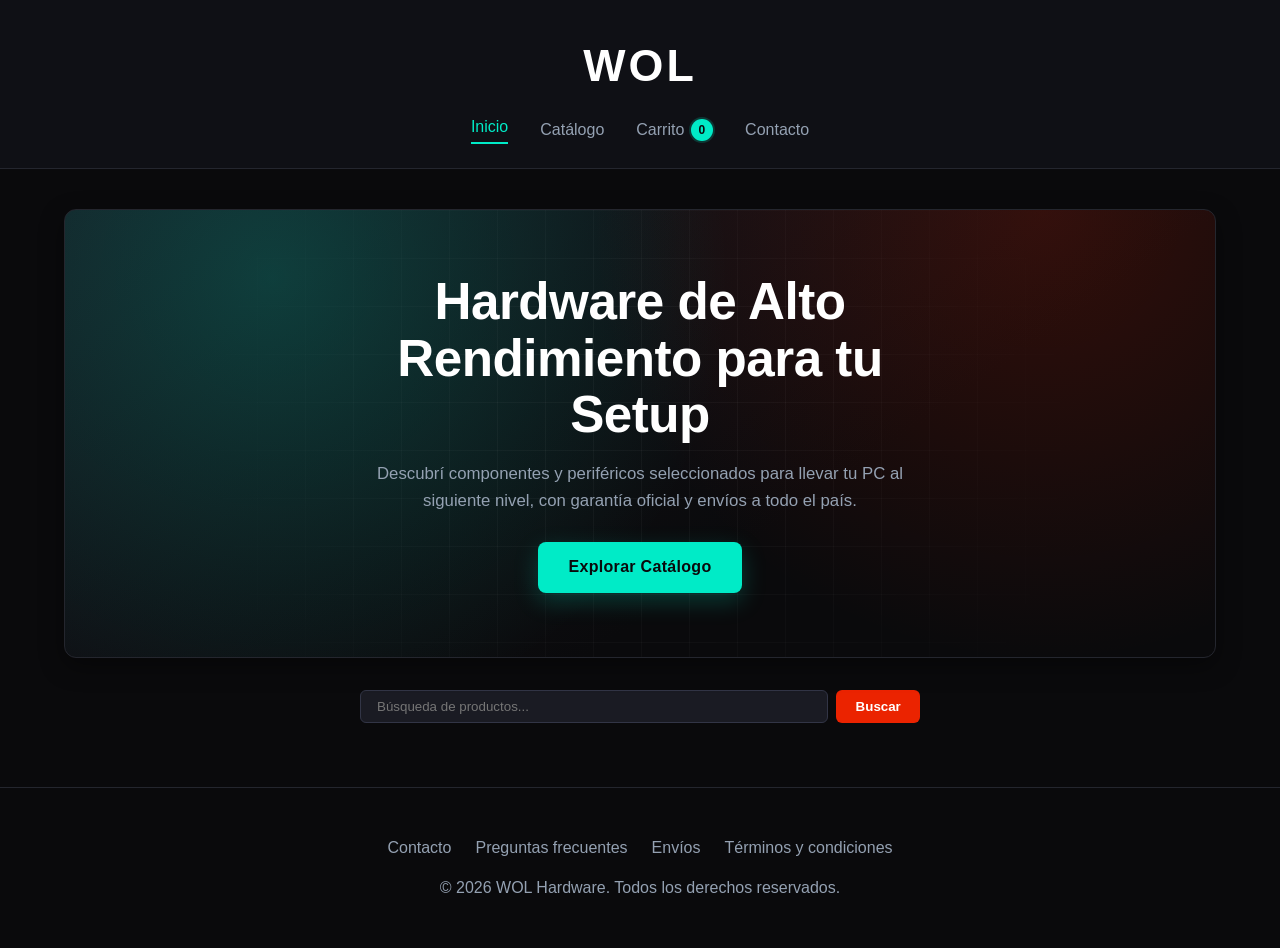
==== commit f94a5e3f: "feat: hero banner, navegacion activa con aria-current y mejoras semanticas de accesibilidad" ====
--- a/index.html
+++ b/index.html
@@ -10,11 +10,11 @@
   </head>
   <body>
     <header class="header-centrado">
-      <h1 class="marca-titulo">WOL</h1>
+      <a class="logo" href="index.html" aria-label="WOL Hardware - Inicio">WOL</a>
 
       <nav aria-label="Navegación principal">
         <ul class="nav-centrado">
-          <li><a href="index.html">Inicio</a></li>
+          <li><a href="index.html" class="link-activo" aria-current="page">Inicio</a></li>
           <li><a href="catalogo.html">Catálogo</a></li>
           <li>
             <a href="carrito.html" class="nav-carrito">
@@ -25,6 +25,16 @@
           <li><a href="contact.html">Contacto</a></li>
         </ul>
       </nav>
+    </header>
+    <main>
+      <section class="hero-banner" aria-labelledby="hero-titulo">
+        <h1 id="hero-titulo">Hardware de Alto Rendimiento para tu Setup</h1>
+        <p>
+          Descubrí componentes y periféricos seleccionados para llevar tu PC al
+          siguiente nivel, con garantía oficial y envíos a todo el país.
+        </p>
+        <a href="catalogo.html" class="hero-cta">Explorar Catálogo</a>
+      </section>
 
       <form role="search" class="search-centrado">
         <label for="buscador-productos" class="sr-only">Buscar producto</label>
@@ -37,8 +47,7 @@
         />
         <button type="submit">Buscar</button>
       </form>
-    </header>
-    <main>
+
       <div id="sin-resultados" class="sin-resultados" role="status" aria-live="polite" hidden>
         <p>Producto no disponible</p>
         <button id="btn-ver-todos" type="button">Ver todos los productos</button>
--- a/style.css
+++ b/style.css
@@ -74,12 +74,105 @@
   border-bottom: 1px solid var(--color-tarjeta-borde);
 }
 
+.hero-banner {
+  position: relative;
+  isolation: isolate;
+  overflow: hidden;
+  display: flex;
+  flex-direction: column;
+  align-items: center;
+  gap: 1.1rem;
+  margin-bottom: 2rem;
+  padding: 4rem 1.5rem;
+  text-align: center;
+  background:
+    radial-gradient(circle at 18% 15%, rgba(0, 235, 199, 0.2), transparent 45%),
+    radial-gradient(circle at 85% 0%, rgba(235, 35, 0, 0.18), transparent 42%),
+    linear-gradient(145deg, #15161e 0%, #0a0a0c 65%);
+  border: 1px solid var(--color-tarjeta-borde);
+  border-radius: var(--radio-borde);
+  box-shadow: var(--sombra-card);
+}
+
+.hero-banner::before {
+  content: "";
+  position: absolute;
+  inset: 0;
+  z-index: -1;
+  background-image:
+    linear-gradient(rgba(255, 255, 255, 0.035) 1px, transparent 1px),
+    linear-gradient(90deg, rgba(255, 255, 255, 0.035) 1px, transparent 1px);
+  background-size: 48px 48px;
+  mask-image: radial-gradient(circle at center, #000 20%, transparent 78%);
+}
+
+.hero-banner h1 {
+  max-width: 22ch;
+  font-size: clamp(2rem, 5vw, 3.2rem);
+  font-weight: 900;
+  line-height: 1.1;
+  letter-spacing: -0.5px;
+  color: #ffffff;
+}
+
+.hero-banner p {
+  max-width: 62ch;
+  color: var(--color-muted);
+  font-size: 1.05rem;
+  line-height: 1.6;
+}
+
+.hero-cta {
+  display: inline-block;
+  margin-top: 0.6rem;
+  padding: 0.85rem 1.9rem;
+  background-color: var(--color-primario);
+  color: #0a0a0c;
+  border-radius: 8px;
+  text-decoration: none;
+  font-weight: 800;
+  letter-spacing: 0.3px;
+  box-shadow: 0 8px 24px rgba(0, 235, 199, 0.22);
+  transition:
+    background-color 0.2s ease,
+    transform 0.2s ease,
+    box-shadow 0.2s ease;
+}
+
+.hero-cta:hover {
+  background-color: var(--color-primario-hover);
+  transform: translateY(-2px);
+  box-shadow: 0 12px 28px rgba(0, 235, 199, 0.3);
+}
+
+.hero-cta:focus-visible {
+  outline: 2px solid #ffffff;
+  outline-offset: 3px;
+}
+
+.logo,
 .marca-titulo {
   font-size: 2.8rem;
   font-weight: 900;
   letter-spacing: 3px;
   color: #ffffff;
   margin: 0;
+}
+
+.logo {
+  display: inline-block;
+  text-decoration: none;
+  transition: color 0.2s ease;
+}
+
+.logo:hover {
+  color: var(--color-primario);
+}
+
+.logo:focus-visible {
+  outline: 2px solid var(--color-primario);
+  outline-offset: 4px;
+  border-radius: 4px;
 }
 
 .nav-centrado {
@@ -105,7 +198,8 @@
   color: var(--color-primario);
 }
 
-.nav-centrado a.nav-activo {
+.nav-centrado a.nav-activo,
+.nav-centrado a.link-activo {
   color: var(--color-primario);
   border-bottom: 2px solid var(--color-primario);
   padding-bottom: 0.2rem;
@@ -140,8 +234,9 @@
 
 .search-centrado {
   display: flex;
+  justify-content: center;
   gap: 0.5rem;
-  margin-top: 0.5rem;
+  margin: 0 auto 2.5rem;
 }
 
 .search-centrado input {
@@ -184,6 +279,7 @@
   text-align: left;
 }
 
+.seccion-header h1,
 .seccion-header h2 {
   font-size: 1.8rem;
   color: #ffffff;
@@ -624,6 +720,7 @@
   box-shadow: var(--sombra-card);
 }
 
+.contenedor-carrito h1,
 .contenedor-carrito h2 {
   color: #ffffff;
   margin-bottom: 1rem;
@@ -971,7 +1068,9 @@
   box-shadow: var(--sombra-card);
 }
 
+.contacto-seccion h1,
 .contacto-seccion h2,
+.mapa-seccion h1,
 .mapa-seccion h2 {
   color: #ffffff;
   margin-bottom: 0.5rem;
@@ -1101,8 +1200,23 @@
 }
 
 @media (max-width: 480px) {
+  .logo,
   .marca-titulo {
     font-size: 2rem;
+  }
+
+  .hero-banner {
+    padding: 2.5rem 1.1rem;
+  }
+
+  .hero-banner p {
+    font-size: 0.98rem;
+  }
+
+  .hero-cta {
+    width: 100%;
+    max-width: 320px;
+    padding: 0.8rem 1.2rem;
   }
 
   .nav-centrado {
@@ -1151,6 +1265,7 @@
     height: 240px;
   }
 
+  .seccion-header h1,
   .seccion-header h2 {
     font-size: 1.5rem;
   }
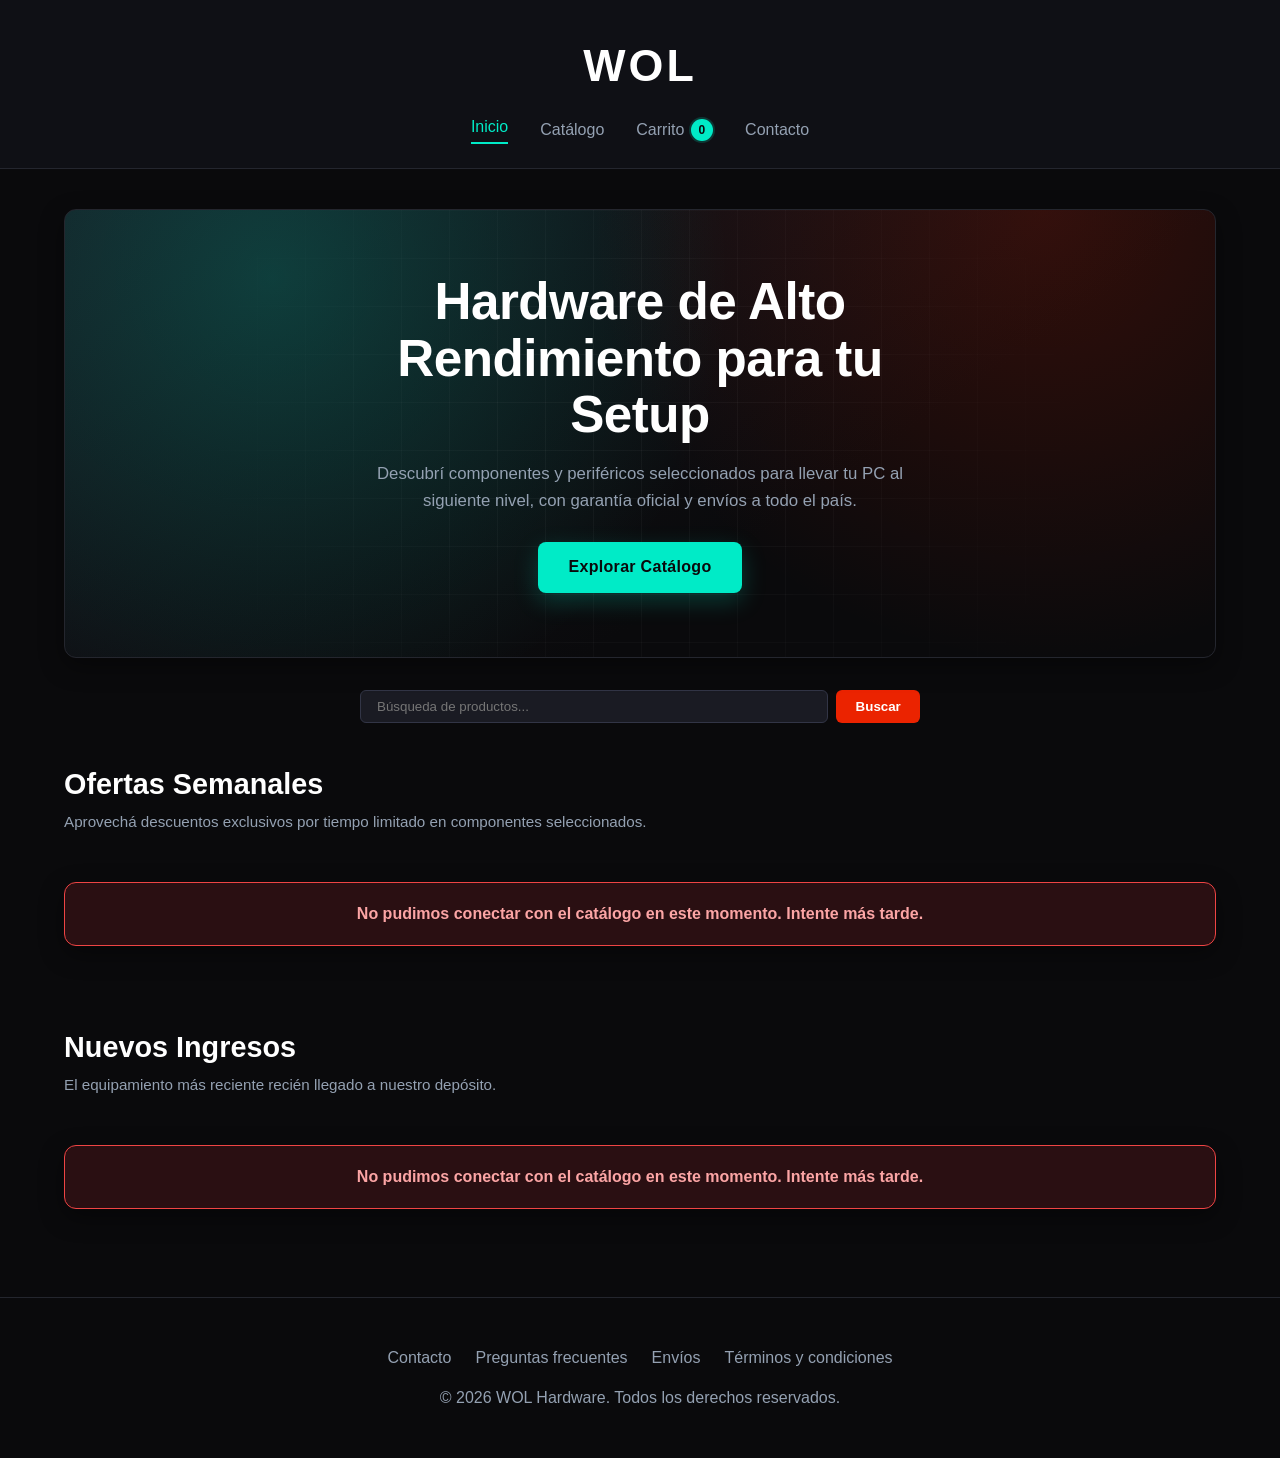
==== commit 41c19663: "fix: restauracion de enlaces dinamicos con id, limpieza de ficha estatica y metadatos SEO" ====
--- a/index.html
+++ b/index.html
@@ -3,6 +3,8 @@
   <head>
     <meta charset="UTF-8" />
     <meta name="viewport" content="width=device-width, initial-scale=1.0" />
+    <meta name="description" content="WOL Hardware - Tienda especializada en componentes de PC, placas de video, procesadores y periféricos de alto rendimiento.">
+    <link rel="icon" type="image/svg+xml" href="data:image/svg+xml,<svg xmlns='http://www.w3.org/2000/svg' viewBox='0 0 100 100'><text y='.9em' font-size='90'>⚡</text></svg>">
     <title>WOL Hardware</title>
     <link rel="stylesheet" href="style.css" />
     <script src="js/carrito.js" defer></script>
--- a/style.css
+++ b/style.css
@@ -4,6 +4,7 @@
   --color-tarjeta-borde: #24262e;
   --color-texto: #fffffe;
   --color-muted: #94a1b2;
+  --color-texto-secundario: #94a1b2;
   --color-primario: #00ebc7;
   --color-primario-hover: #00c4a7;
   --color-comprar: #eb2300;
@@ -394,11 +395,12 @@
 }
 
 .precio-tachado {
-  font-size: 0.9rem;
-  color: var(--color-muted);
+  font-size: 0.85rem;
+  color: var(--color-texto-secundario);
   text-decoration: line-through;
   font-weight: 400;
   margin-left: 0.5rem;
+  opacity: 0.85;
 }
 
 .btn-detalle {
@@ -495,6 +497,80 @@
   font-size: 0.9rem;
 }
 
+/* Estados de carga, error y búsquedas sin resultados */
+.sin-resultados {
+  grid-column: 1 / -1;
+  display: flex;
+  flex-direction: column;
+  align-items: center;
+  gap: 1rem;
+  margin: 1.5rem 0;
+  padding: 2.5rem 1.5rem;
+  background-color: #1e293b;
+  border: 1px solid #334155;
+  border-radius: var(--radio-borde);
+  box-shadow: var(--sombra-card);
+  color: #e2e8f0;
+  text-align: center;
+}
+
+.sin-resultados p {
+  color: #f8fafc;
+  font-size: 1.05rem;
+  font-weight: 700;
+  line-height: 1.5;
+}
+
+.sin-resultados button {
+  padding: 0.6rem 1.2rem;
+  background-color: var(--color-primario);
+  border: none;
+  border-radius: 6px;
+  color: #0a0a0c;
+  cursor: pointer;
+  font-family: inherit;
+  font-size: 0.9rem;
+  font-weight: 800;
+  transition:
+    background-color 0.2s ease,
+    transform 0.2s ease;
+}
+
+.sin-resultados button:hover {
+  background-color: var(--color-primario-hover);
+  transform: translateY(-1px);
+}
+
+.sin-resultados button:focus-visible {
+  outline: 2px solid #ffffff;
+  outline-offset: 2px;
+}
+
+.cargando-productos {
+  grid-column: 1 / -1;
+  padding: 2rem 1.5rem;
+  background-color: #16161a;
+  border: 1px dashed #334155;
+  border-radius: var(--radio-borde);
+  color: var(--color-muted);
+  font-weight: 600;
+  text-align: center;
+}
+
+.alerta-error {
+  grid-column: 1 / -1;
+  margin: 1.5rem 0;
+  padding: 1.2rem 1.4rem;
+  background-color: #2a0f12;
+  border: 1px solid #ef4444;
+  border-radius: var(--radio-borde);
+  box-shadow: var(--sombra-card);
+  color: #fca5a5;
+  font-weight: 600;
+  line-height: 1.5;
+  text-align: center;
+}
+
 .grid-inventario {
  display : grid;
   grid-template-columns: repeat(auto-fit, minmax(240px, 1fr));
@@ -626,6 +702,26 @@
   flex-direction: column;
   align-items: flex-start;
   gap: 0.75rem;
+}
+
+.detalle-etiquetas {
+  display: flex;
+  flex-wrap: wrap;
+  align-items: center;
+  gap: 0.5rem;
+}
+
+.detalle-etiquetas .tag-categoria {
+  margin-bottom: 0;
+}
+
+/* El badge de la ficha fluye junto a la categoría en lugar de superponerse. */
+.badge-detalle {
+  position: static;
+  top: auto;
+  right: auto;
+  padding: 0.2rem 0.6rem;
+  font-size: 0.75rem;
 }
 
 .detalle-info h1 {
@@ -1159,6 +1255,50 @@
   outline-color: #10B981;
 }
 
+/* Datos de contacto y retiro en texto plano, además del mapa. */
+.datos-retiro {
+  margin-top: 1.25rem;
+  padding: 1rem 1.25rem;
+  background: #1a1b23;
+  border: 1px solid var(--color-tarjeta-borde);
+  border-left: 4px solid var(--color-primario);
+  border-radius: var(--radio-borde);
+}
+
+.datos-retiro h3 {
+  color: #ffffff;
+  font-size: 1.05rem;
+  margin-bottom: 0.6rem;
+}
+
+.datos-retiro address {
+  font-style: normal;
+  color: var(--color-muted);
+  line-height: 1.7;
+}
+
+.datos-retiro p {
+  margin-bottom: 0.35rem;
+}
+
+.datos-retiro p:last-child {
+  margin-bottom: 0;
+}
+
+.datos-retiro strong {
+  color: var(--color-texto);
+}
+
+.datos-retiro a {
+  color: var(--color-primario);
+  text-decoration: none;
+}
+
+.datos-retiro a:hover,
+.datos-retiro a:focus-visible {
+  text-decoration: underline;
+}
+
 .iframe-contenedor {
   width: 100%;
   height: 380px;
@@ -1355,3 +1495,458 @@
     grid-template-columns: repeat(3, 1fr);
   }
 }
+
+/* ============================================================
+   BACKOFFICE / GESTIÓN DE PRODUCTOS (admin.html)
+   ============================================================ */
+
+.admin-seccion {
+  background: #0f172a;
+  border: 1px solid #22304a;
+  border-radius: var(--radio-borde);
+  box-shadow: var(--sombra-card);
+  margin-bottom: 2rem;
+  padding: 2rem;
+}
+
+.admin-encabezado {
+  margin-bottom: 1.5rem;
+}
+
+.admin-encabezado h1,
+.admin-encabezado h2 {
+  color: #ffffff;
+}
+
+.admin-encabezado p {
+  color: var(--color-muted);
+}
+
+.admin-aviso {
+  margin-top: 0.85rem;
+  padding: 0.8rem 1rem;
+  background-color: #2a210d;
+  border: 1px solid #f59e0b;
+  border-radius: 8px;
+  color: #fcd34d;
+  font-size: 0.9rem;
+  font-weight: 600;
+  line-height: 1.5;
+}
+
+.admin-form-panel h2 {
+  border-bottom: 1px solid #22304a;
+  color: #ffffff;
+  font-size: 1.3rem;
+  margin-bottom: 1.25rem;
+  padding-bottom: 0.65rem;
+}
+
+.form-admin {
+  align-items: start;
+  display: grid;
+  gap: 1.1rem 1.25rem;
+  grid-template-columns: repeat(2, minmax(0, 1fr));
+}
+
+.campo-admin {
+  display: flex;
+  flex-direction: column;
+  gap: 0.4rem;
+  min-width: 0;
+}
+
+.campo-admin-completo {
+  grid-column: 1 / -1;
+}
+
+.campo-admin label {
+  color: #e2e8f0;
+  font-size: 0.9rem;
+  font-weight: 600;
+}
+
+.campo-opcional {
+  color: var(--color-muted);
+  font-size: 0.8rem;
+  font-weight: 400;
+}
+
+.campo-admin input,
+.campo-admin select,
+.campo-admin textarea {
+  background-color: #0b1220;
+  border: 1px solid #334155;
+  border-radius: 8px;
+  color: #f8fafc;
+  font-family: inherit;
+  font-size: 0.95rem;
+  outline: none;
+  padding: 0.8rem 1rem;
+  transition:
+    background-color 0.2s ease,
+    border-color 0.2s ease,
+    box-shadow 0.2s ease;
+  width: 100%;
+}
+
+.campo-admin select {
+  appearance: none;
+  background-image: url("data:image/svg+xml;charset=UTF-8,%3Csvg xmlns='http://www.w3.org/2000/svg' viewBox='0 0 24 24' fill='none' stroke='%2394a1b2' stroke-width='2'%3E%3Cpath d='m6 9 6 6 6-6'/%3E%3C/svg%3E");
+  background-position: right 1rem center;
+  background-repeat: no-repeat;
+  background-size: 1rem;
+  cursor: pointer;
+  padding-right: 2.6rem;
+}
+
+.campo-admin textarea {
+  min-height: 110px;
+  resize: vertical;
+}
+
+.campo-admin input::placeholder,
+.campo-admin textarea::placeholder {
+  color: #64748b;
+  opacity: 1;
+}
+
+.campo-admin input:focus,
+.campo-admin select:focus,
+.campo-admin textarea:focus {
+  background-color: #0d1830;
+  border-color: var(--color-primario);
+  box-shadow: 0 0 0 3px rgba(0, 235, 199, 0.18);
+}
+
+.campo-admin input:focus-visible,
+.campo-admin select:focus-visible,
+.campo-admin textarea:focus-visible {
+  outline: 2px solid var(--color-primario);
+  outline-offset: 2px;
+}
+
+.campo-admin input:invalid:not(:placeholder-shown):not(:focus),
+.campo-admin textarea:invalid:not(:placeholder-shown):not(:focus) {
+  border-color: #ef4444;
+}
+
+.campo-admin-oferta {
+  padding-top: 0.25rem;
+}
+
+.switch {
+  align-items: center;
+  cursor: pointer;
+  display: inline-flex;
+  gap: 0.75rem;
+  user-select: none;
+}
+
+.switch input {
+  border: 0;
+  height: 1px;
+  margin: 0;
+  opacity: 0;
+  padding: 0;
+  position: absolute;
+  width: 1px;
+}
+
+.switch-control {
+  background-color: #334155;
+  border: 1px solid #475569;
+  border-radius: 999px;
+  flex-shrink: 0;
+  height: 26px;
+  position: relative;
+  transition:
+    background-color 0.2s ease,
+    border-color 0.2s ease;
+  width: 46px;
+}
+
+.switch-control::after {
+  background-color: #e2e8f0;
+  border-radius: 50%;
+  content: "";
+  height: 18px;
+  left: 3px;
+  position: absolute;
+  top: 3px;
+  transition:
+    background-color 0.2s ease,
+    transform 0.2s ease;
+  width: 18px;
+}
+
+.switch input:checked + .switch-control {
+  background-color: var(--color-primario);
+  border-color: var(--color-primario);
+}
+
+.switch input:checked + .switch-control::after {
+  background-color: #0f172a;
+  transform: translateX(20px);
+}
+
+.switch input:focus-visible + .switch-control {
+  outline: 2px solid var(--color-primario);
+  outline-offset: 3px;
+}
+
+.switch-texto {
+  color: #e2e8f0;
+  font-size: 0.9rem;
+  font-weight: 600;
+}
+
+.admin-form-acciones {
+  align-items: flex-start;
+  margin-top: 0.25rem;
+}
+
+.btn-admin-guardar {
+  background-color: var(--color-primario);
+  border: none;
+  border-radius: 8px;
+  color: #04201b;
+  cursor: pointer;
+  font-family: inherit;
+  font-size: 1rem;
+  font-weight: 800;
+  padding: 0.85rem 1.6rem;
+  transition:
+    background-color 0.2s ease,
+    box-shadow 0.2s ease,
+    transform 0.2s ease;
+}
+
+.btn-admin-guardar:hover {
+  background-color: var(--color-primario-hover);
+  box-shadow: 0 6px 18px rgba(0, 235, 199, 0.25);
+  transform: translateY(-1px);
+}
+
+.btn-admin-guardar:focus-visible {
+  outline: 2px solid #ffffff;
+  outline-offset: 3px;
+}
+
+.btn-admin-guardar:disabled {
+  box-shadow: none;
+  cursor: not-allowed;
+  opacity: 0.6;
+  transform: none;
+}
+
+.admin-mensaje {
+  border: 1px solid transparent;
+  border-radius: 8px;
+  font-weight: 600;
+  margin-top: 1.25rem;
+  padding: 0.9rem 1.1rem;
+}
+
+.admin-mensaje-exito {
+  background-color: #052e22;
+  border-color: #10b981;
+  color: #34d399;
+}
+
+.admin-mensaje-error {
+  background-color: #2a0f12;
+  border-color: #ef4444;
+  color: #fca5a5;
+}
+
+.admin-mensaje-advertencia {
+  background-color: #2a210d;
+  border-color: #f59e0b;
+  color: #fcd34d;
+}
+
+.tabla-admin-contenedor {
+  -webkit-overflow-scrolling: touch;
+  border: 1px solid #22304a;
+  border-radius: 8px;
+  overflow-x: auto;
+  width: 100%;
+}
+
+.tabla-admin {
+  border-collapse: collapse;
+  min-width: 820px;
+  text-align: left;
+  width: 100%;
+}
+
+.tabla-admin caption {
+  background-color: #0b1220;
+  border-bottom: 1px solid #22304a;
+  color: var(--color-muted);
+  font-size: 0.9rem;
+  padding: 0.85rem 1rem;
+  text-align: left;
+}
+
+.tabla-admin th,
+.tabla-admin td {
+  border-bottom: 1px solid #1e293b;
+  padding: 0.9rem 1rem;
+  vertical-align: middle;
+}
+
+.tabla-admin thead th {
+  background-color: #111c33;
+  color: var(--color-primario);
+  font-size: 0.8rem;
+  letter-spacing: 0.06em;
+  text-transform: uppercase;
+  white-space: nowrap;
+}
+
+.tabla-admin tbody tr {
+  transition: background-color 0.2s ease;
+}
+
+.tabla-admin tbody tr:hover {
+  background-color: rgba(0, 235, 199, 0.05);
+}
+
+.tabla-admin tbody tr:last-child td {
+  border-bottom: none;
+}
+
+.admin-celda-miniatura {
+  width: 88px;
+}
+
+.admin-miniatura {
+  background-color: #ffffff;
+  border-radius: 6px;
+  display: block;
+  height: 52px;
+  object-fit: contain;
+  padding: 3px;
+  width: 64px;
+}
+
+.admin-miniatura-vacia {
+  align-items: center;
+  background-color: #1e293b;
+  color: var(--color-muted);
+  display: flex;
+  font-weight: 800;
+  justify-content: center;
+  padding: 0;
+}
+
+.admin-celda-nombre {
+  color: #ffffff;
+  font-weight: 600;
+  min-width: 180px;
+}
+
+.admin-celda-precio {
+  white-space: nowrap;
+}
+
+.precio-admin {
+  color: var(--color-primario);
+  display: block;
+  font-weight: 800;
+}
+
+.precio-admin-original {
+  color: var(--color-muted);
+  display: block;
+  font-size: 0.82rem;
+  margin-top: 0.2rem;
+  text-decoration: line-through;
+}
+
+.badge-admin-oferta {
+  background-color: rgba(239, 68, 68, 0.15);
+  border: 1px solid #ef4444;
+  border-radius: 999px;
+  color: #fca5a5;
+  display: inline-block;
+  font-size: 0.68rem;
+  font-weight: 800;
+  letter-spacing: 0.05em;
+  margin-top: 0.3rem;
+  padding: 0.15rem 0.5rem;
+}
+
+.admin-celda-acciones {
+  text-align: right;
+  width: 120px;
+}
+
+.btn-danger {
+  background-color: #ef4444;
+  border: none;
+  border-radius: 6px;
+  color: #ffffff;
+  cursor: pointer;
+  font-family: inherit;
+  font-size: 0.85rem;
+  font-weight: 700;
+  padding: 0.55rem 0.95rem;
+  transition:
+    background-color 0.2s ease,
+    transform 0.2s ease;
+  white-space: nowrap;
+}
+
+.btn-danger:hover {
+  background-color: #dc2626;
+  transform: translateY(-1px);
+}
+
+.btn-danger:focus-visible {
+  outline: 2px solid #ffffff;
+  outline-offset: 2px;
+}
+
+.btn-danger:disabled {
+  background-color: #7f1d1d;
+  cursor: not-allowed;
+  opacity: 0.7;
+  transform: none;
+}
+
+.admin-fila-vacia td {
+  color: var(--color-muted);
+  padding: 2rem 1rem;
+  text-align: center;
+}
+
+.admin-tabla-error {
+  color: #fca5a5;
+  padding: 2rem 1rem;
+  text-align: center;
+}
+
+@media (max-width: 700px) {
+  .admin-seccion {
+    padding: 1.25rem;
+  }
+
+  .form-admin {
+    grid-template-columns: 1fr;
+  }
+
+  .admin-form-acciones {
+    align-items: stretch;
+  }
+
+  .btn-admin-guardar {
+    width: 100%;
+  }
+
+  .admin-encabezado h1 {
+    font-size: 1.55rem;
+  }
+}
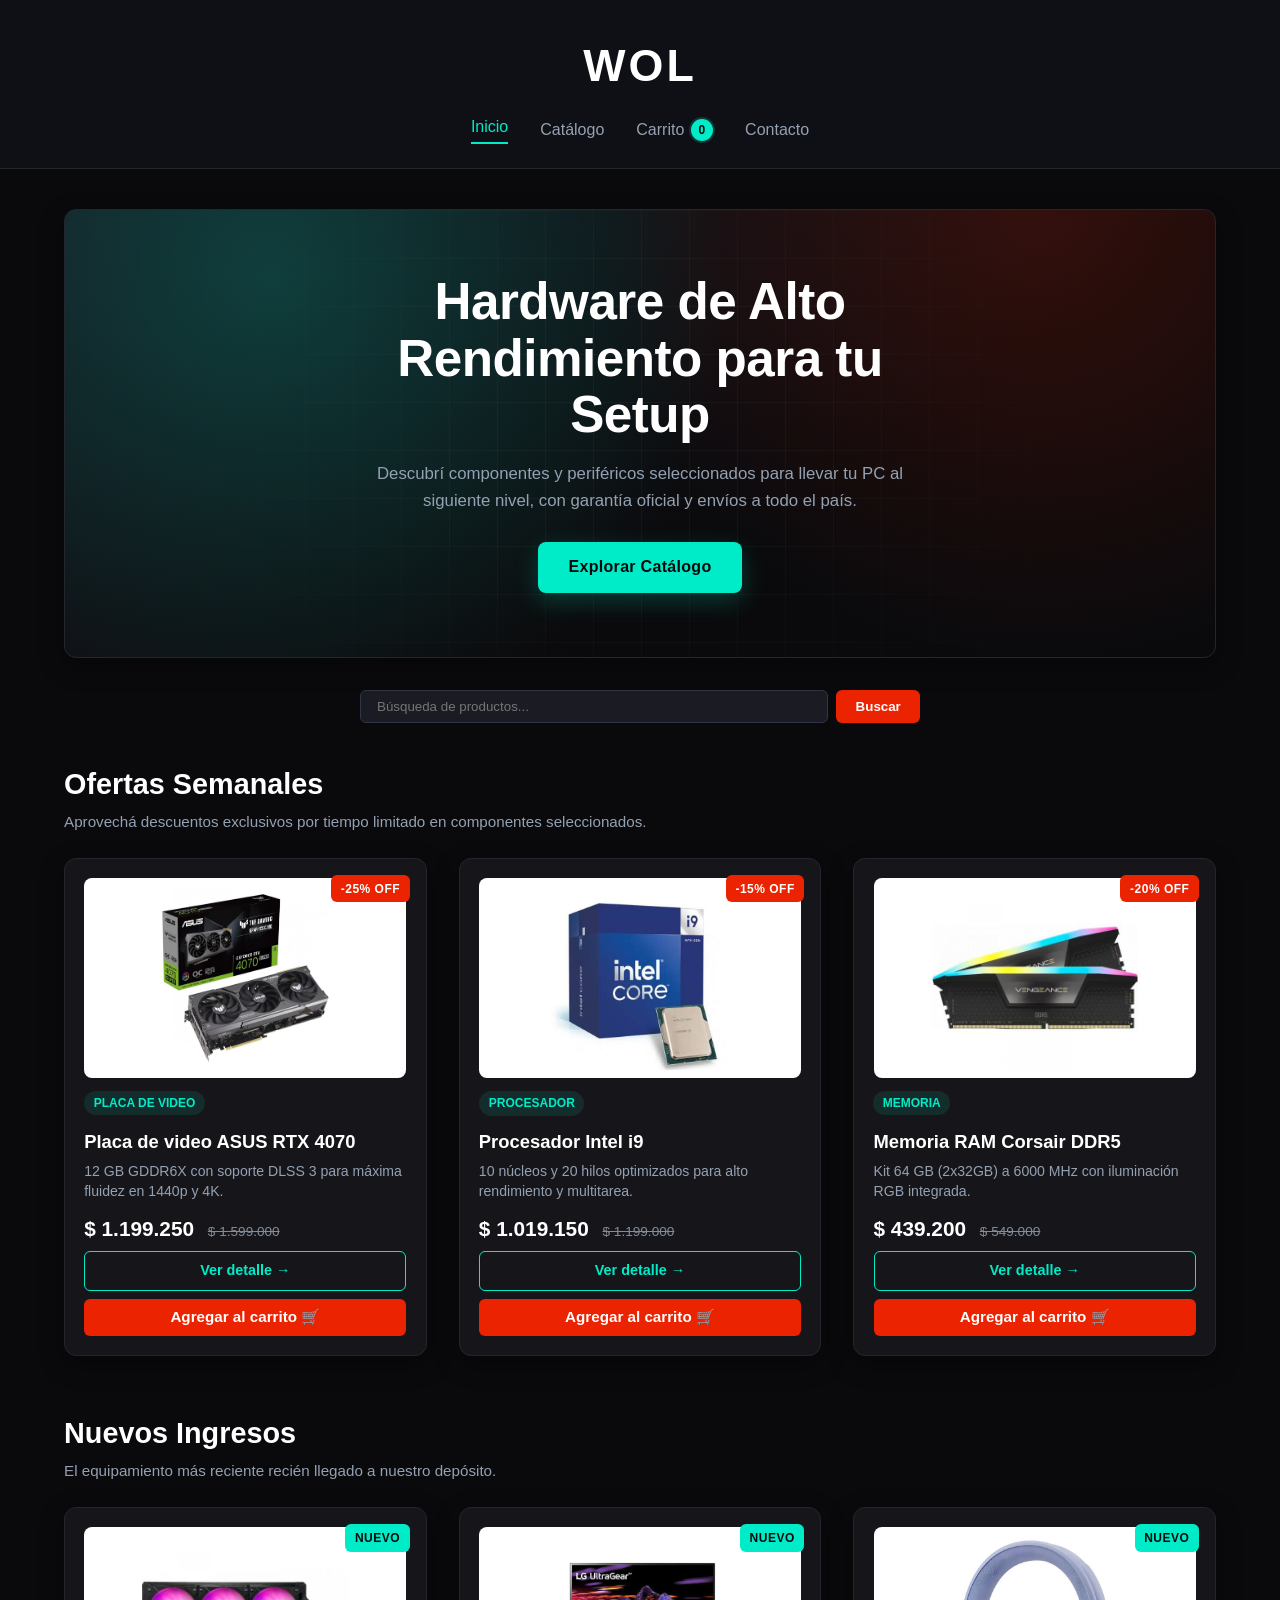
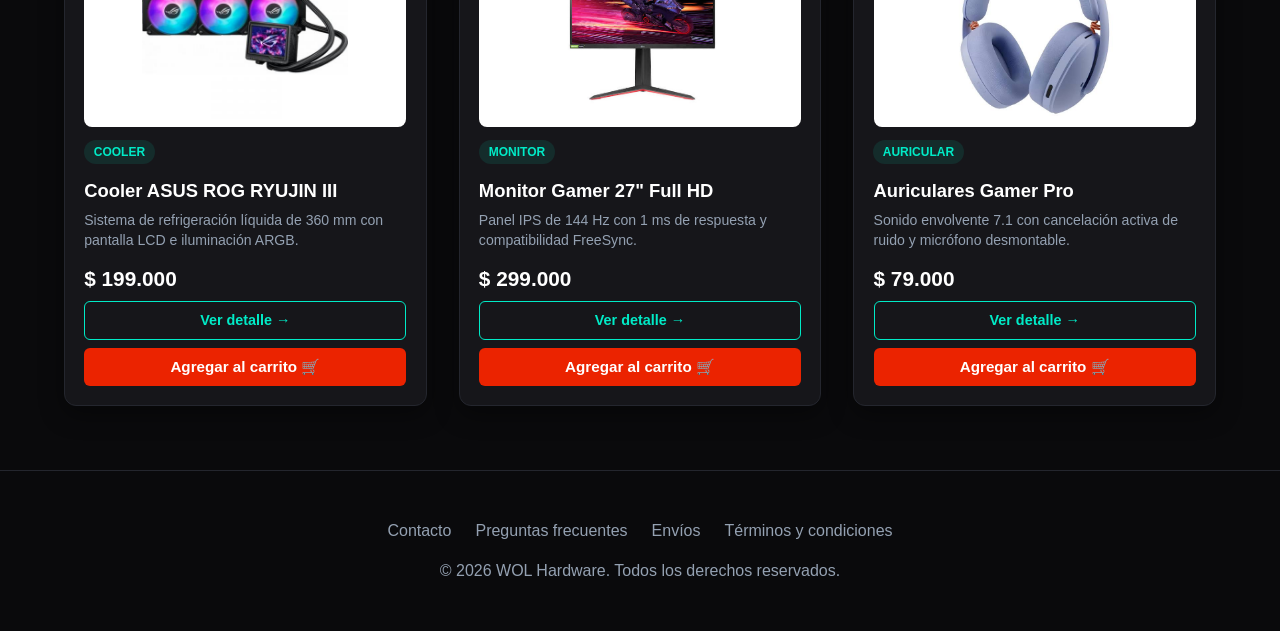
==== commit ec1156d9: "feat: conexion de openCode a supabase via mcp y renderizado de base de datos" ====
--- a/index.html
+++ b/index.html
@@ -77,6 +77,7 @@
       </section>
 
     </main>
+    <script src="app.js"></script>
     <footer>
       <div class="footer-links">
         <a href="contact.html">Contacto</a>
--- a/style.css
+++ b/style.css
@@ -1917,6 +1917,39 @@
   transform: none;
 }
 
+.btn-warning {
+  background-color: #f59e0b;
+  border: none;
+  border-radius: 6px;
+  color: #ffffff;
+  cursor: pointer;
+  font-family: inherit;
+  font-size: 0.85rem;
+  font-weight: 700;
+  padding: 0.55rem 0.95rem;
+  transition:
+    background-color 0.2s ease,
+    transform 0.2s ease;
+  white-space: nowrap;
+}
+
+.btn-warning:hover {
+  background-color: #d97706;
+  transform: translateY(-1px);
+}
+
+.btn-warning:focus-visible {
+  outline: 2px solid #ffffff;
+  outline-offset: 2px;
+}
+
+.btn-warning:disabled {
+  background-color: #78350f;
+  cursor: not-allowed;
+  opacity: 0.7;
+  transform: none;
+}
+
 .admin-fila-vacia td {
   color: var(--color-muted);
   padding: 2rem 1rem;
@@ -1950,3 +1983,282 @@
     font-size: 1.55rem;
   }
 }
+
+/* ============================================================
+   CATÁLOGO REDISEÑADO (catalogo.html)
+   Layout de dos columnas: panel de filtros + grilla de productos
+   ============================================================ */
+
+.catalogo-layout {
+  display: grid;
+  grid-template-columns: 280px minmax(0, 1fr);
+  gap: 2rem;
+  align-items: start;
+}
+
+/* Buscador general dentro del header del catálogo */
+.header-centrado .search-catalogo {
+  margin: 0.25rem auto 0;
+  width: 100%;
+  max-width: 520px;
+}
+
+.header-centrado .search-catalogo input {
+  flex: 1;
+  min-width: 0;
+}
+
+/* ------------------------- Panel de filtros ------------------------- */
+
+.panel-filtros {
+  position: sticky;
+  top: 1.5rem;
+  display: flex;
+  flex-direction: column;
+  gap: 1.5rem;
+  padding: 1.5rem;
+  background: var(--color-tarjeta);
+  border: 1px solid var(--color-tarjeta-borde);
+  border-radius: var(--radio-borde);
+  box-shadow: var(--sombra-card);
+}
+
+.panel-filtros-titulo {
+  font-size: 1.05rem;
+  font-weight: 900;
+  letter-spacing: 1px;
+  text-transform: uppercase;
+  color: var(--color-primario);
+}
+
+.filtro-grupo {
+  display: flex;
+  flex-direction: column;
+  gap: 0.6rem;
+  margin: 0;
+  padding: 0;
+  border: none;
+}
+
+.filtro-etiqueta {
+  padding: 0;
+  font-size: 0.82rem;
+  font-weight: 700;
+  letter-spacing: 0.4px;
+  text-transform: uppercase;
+  color: var(--color-texto);
+}
+
+/* Input de búsqueda con icono lupa */
+.buscador-filtro {
+  position: relative;
+  display: flex;
+  align-items: center;
+}
+
+.buscador-icono {
+  position: absolute;
+  left: 0.75rem;
+  display: inline-flex;
+  color: var(--color-muted);
+  pointer-events: none;
+}
+
+.buscador-icono svg {
+  width: 18px;
+  height: 18px;
+}
+
+.buscador-filtro input {
+  width: 100%;
+  padding: 0.65rem 0.9rem 0.65rem 2.5rem;
+  background-color: #0f1015;
+  border: 1px solid var(--color-tarjeta-borde);
+  border-radius: 8px;
+  color: var(--color-texto);
+  font-family: inherit;
+  font-size: 0.9rem;
+  outline: none;
+  transition:
+    border-color 0.2s ease,
+    box-shadow 0.2s ease;
+}
+
+.buscador-filtro input::placeholder {
+  color: var(--color-muted);
+}
+
+.buscador-filtro input:focus {
+  border-color: var(--color-primario);
+  box-shadow: 0 0 0 3px rgba(0, 235, 199, 0.18);
+}
+
+/* Checkboxes de categoría */
+.lista-categorias {
+  display: flex;
+  flex-direction: column;
+  gap: 0.2rem;
+}
+
+.opcion-categoria {
+  display: flex;
+  align-items: center;
+  gap: 0.6rem;
+  padding: 0.45rem 0.55rem;
+  border-radius: 8px;
+  color: var(--color-muted);
+  font-size: 0.9rem;
+  cursor: pointer;
+  transition:
+    background-color 0.2s ease,
+    color 0.2s ease;
+}
+
+.opcion-categoria:hover {
+  background-color: rgba(0, 235, 199, 0.08);
+  color: var(--color-texto);
+}
+
+.opcion-categoria input[type="checkbox"] {
+  position: relative;
+  flex-shrink: 0;
+  width: 18px;
+  height: 18px;
+  margin: 0;
+  appearance: none;
+  -webkit-appearance: none;
+  background-color: #0f1015;
+  border: 2px solid var(--color-tarjeta-borde);
+  border-radius: 5px;
+  cursor: pointer;
+  transition:
+    background-color 0.2s ease,
+    border-color 0.2s ease;
+}
+
+.opcion-categoria input[type="checkbox"]:checked {
+  background-color: var(--color-primario);
+  border-color: var(--color-primario);
+}
+
+.opcion-categoria input[type="checkbox"]:checked::after {
+  content: "";
+  position: absolute;
+  top: 1px;
+  left: 5px;
+  width: 4px;
+  height: 9px;
+  border: solid #0a0a0c;
+  border-width: 0 2px 2px 0;
+  transform: rotate(45deg);
+}
+
+.opcion-categoria input[type="checkbox"]:focus-visible {
+  outline: 2px solid var(--color-primario);
+  outline-offset: 2px;
+}
+
+/* Select de ordenamiento */
+.select-filtro {
+  width: 100%;
+  padding: 0.65rem 0.9rem;
+  background-color: #0f1015;
+  border: 1px solid var(--color-tarjeta-borde);
+  border-radius: 8px;
+  color: var(--color-texto);
+  font-family: inherit;
+  font-size: 0.9rem;
+  cursor: pointer;
+  outline: none;
+  transition:
+    border-color 0.2s ease,
+    box-shadow 0.2s ease;
+}
+
+.select-filtro:focus {
+  border-color: var(--color-primario);
+  box-shadow: 0 0 0 3px rgba(0, 235, 199, 0.18);
+}
+
+/* Botón para limpiar filtros */
+.btn-limpiar-filtros {
+  padding: 0.7rem 1rem;
+  background-color: transparent;
+  border: 1px solid var(--color-primario);
+  border-radius: 8px;
+  color: var(--color-primario);
+  font-family: inherit;
+  font-size: 0.85rem;
+  font-weight: 700;
+  cursor: pointer;
+  transition:
+    background-color 0.2s ease,
+    color 0.2s ease;
+}
+
+.btn-limpiar-filtros:hover {
+  background-color: var(--color-primario);
+  color: #0a0a0c;
+}
+
+.btn-limpiar-filtros:focus-visible {
+  outline: 2px solid var(--color-primario);
+  outline-offset: 2px;
+}
+
+/* ----------------------- Columna de resultados ----------------------- */
+
+.catalogo-resultados {
+  min-width: 0;
+}
+
+.catalogo-encabezado {
+  margin-bottom: 1rem;
+}
+
+/* La grilla vive en una columna más angosta: permitimos 4 por fila */
+.catalogo-layout .grid-inventario {
+  grid-template-columns: repeat(auto-fill, minmax(180px, 1fr));
+  max-width: none;
+  margin: 0;
+}
+
+.sin-resultados-icono {
+  font-size: 2.5rem;
+  line-height: 1;
+}
+
+.sin-resultados .sin-resultados-ayuda {
+  color: var(--color-muted);
+  font-size: 0.9rem;
+  font-weight: 400;
+}
+
+/* ------------------------- Responsive ------------------------- */
+
+@media (min-width: 1200px) {
+  .catalogo-layout .grid-inventario {
+    grid-template-columns: repeat(4, minmax(0, 1fr));
+  }
+}
+
+@media (max-width: 900px) {
+  .catalogo-layout {
+    grid-template-columns: 1fr;
+    gap: 1.5rem;
+  }
+
+  .panel-filtros {
+    position: static;
+  }
+
+  .catalogo-layout .grid-inventario {
+    grid-template-columns: repeat(2, minmax(0, 1fr));
+  }
+}
+
+@media (max-width: 560px) {
+  .catalogo-layout .grid-inventario {
+    grid-template-columns: 1fr;
+  }
+}
